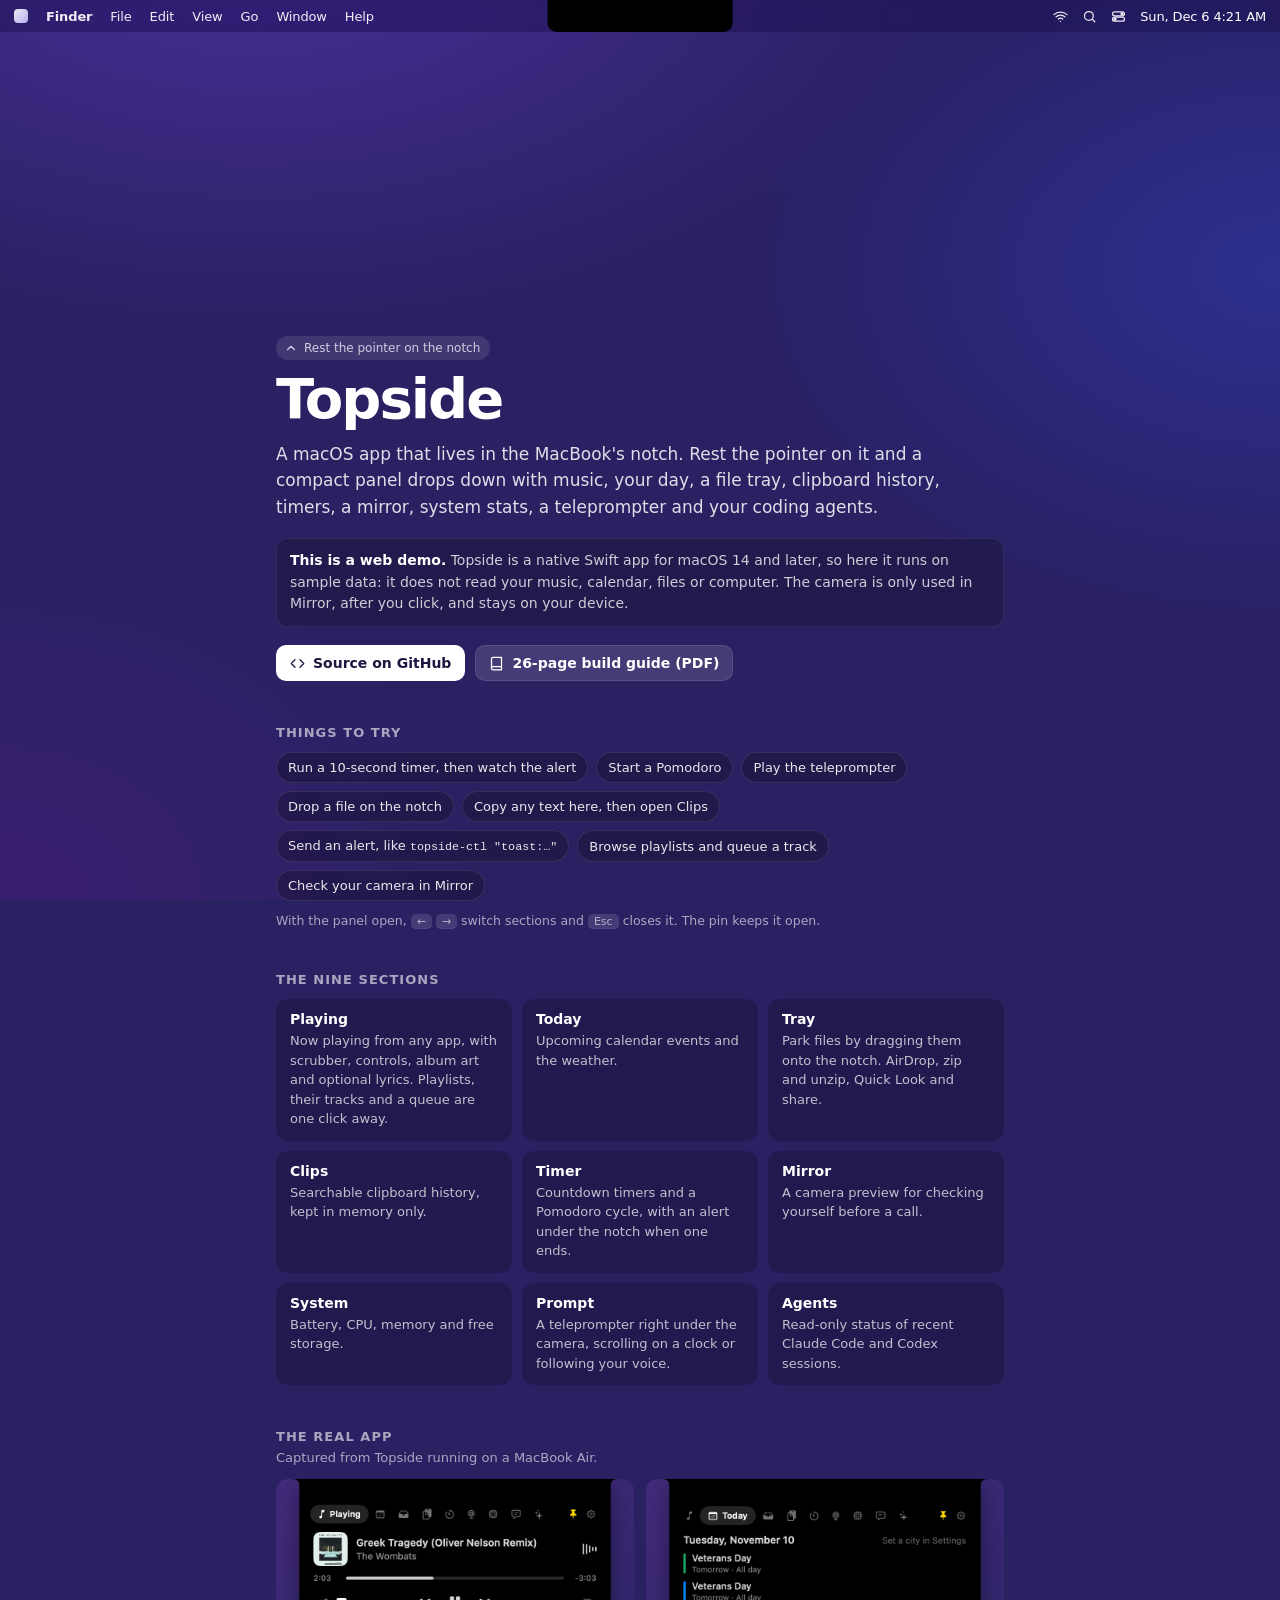
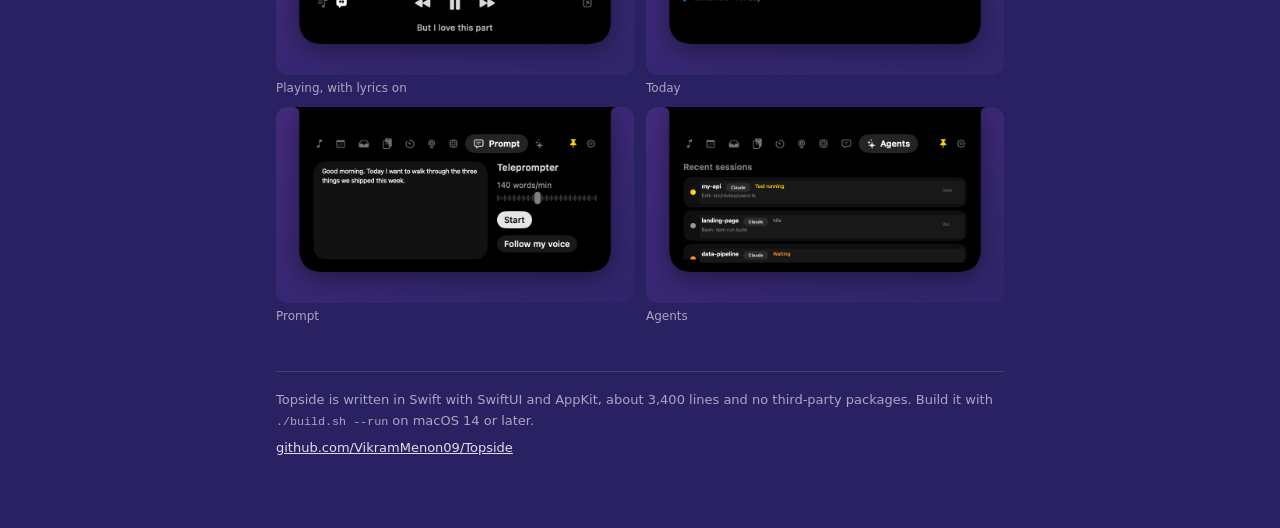
==== web/index.html @ 99e7499b "Add an interactive web demo of the notch panel web/ is a static page that recreates Topside in the b" ====
<!doctype html>
<html lang="en">
<head>
<meta charset="utf-8">
<meta name="viewport" content="width=device-width, initial-scale=1, viewport-fit=cover">
<title>Topside · web demo</title>
<meta name="description" content="An interactive web demo of Topside, a macOS app that turns the MacBook notch into a drop-down panel: now playing, calendar, file tray, clipboard, timers, mirror, system stats, teleprompter and agents.">
<meta name="theme-color" content="#2b2160">
<link rel="icon" href="data:image/svg+xml,%3Csvg xmlns='http://www.w3.org/2000/svg' viewBox='0 0 32 32'%3E%3Crect width='32' height='32' rx='8' fill='%232b2160'/%3E%3Cpath d='M6 8h20v6a6 6 0 0 1-6 6h-8a6 6 0 0 1-6-6z' fill='%23000'/%3E%3C/svg%3E">
<link rel="stylesheet" href="style.css">
</head>
<body>

<!-- Icon sprite. Line icons drawn to sit where the app uses SF Symbols. -->
<svg width="0" height="0" style="position:absolute" aria-hidden="true">
  <defs>
    <symbol id="i-note" viewBox="0 0 24 24"><path d="M12 17.5V3.5l7 2.6"/><circle cx="8.8" cy="17.5" r="3.2" fill="currentColor"/></symbol>
    <symbol id="i-calendar" viewBox="0 0 24 24"><rect x="3" y="4.5" width="18" height="16.5" rx="2.5"/><path d="M3 9.5h18M7.5 13h.01M12 13h.01M16.5 13h.01M7.5 16.8h.01M12 16.8h.01M16.5 16.8h.01"/></symbol>
    <symbol id="i-tray" viewBox="0 0 24 24"><path d="M2.5 13h5.5l1.6 2.6h4.8L16 13h5.5"/><path d="M5.6 5.4 2.5 13v5a2 2 0 0 0 2 2h15a2 2 0 0 0 2-2v-5l-3.1-7.6A2 2 0 0 0 16.5 4h-9a2 2 0 0 0-1.9 1.4z"/></symbol>
    <symbol id="i-clipboard" viewBox="0 0 24 24"><rect x="8" y="2.5" width="8" height="4" rx="1.2"/><path d="M16 4.5h1.5a2 2 0 0 1 2 2V20a2 2 0 0 1-2 2h-11a2 2 0 0 1-2-2V6.5a2 2 0 0 1 2-2H8"/><path d="M9 12h6M9 16h4"/></symbol>
    <symbol id="i-timer" viewBox="0 0 24 24"><circle cx="12" cy="13.5" r="8"/><path d="M12 13.5V9.5M10 2.5h4M18.5 6.5l1.3-1.3"/></symbol>
    <symbol id="i-webcam" viewBox="0 0 24 24"><circle cx="12" cy="10" r="7.5"/><circle cx="12" cy="10" r="2.8"/><path d="M7.5 21.5h9M12 17.5v4"/></symbol>
    <symbol id="i-cpu" viewBox="0 0 24 24"><rect x="5" y="5" width="14" height="14" rx="2"/><rect x="9" y="9" width="6" height="6" rx="1"/><path d="M9 2v3M15 2v3M9 19v3M15 19v3M2 9h3M2 15h3M19 9h3M19 15h3"/></symbol>
    <symbol id="i-bubble" viewBox="0 0 24 24"><path d="M20.5 15a2 2 0 0 1-2 2H8l-4.5 4V5.5a2 2 0 0 1 2-2h13a2 2 0 0 1 2 2z"/><path d="M8 8.5h8M8 12.5h5"/></symbol>
    <symbol id="i-sparkles" viewBox="0 0 24 24"><path d="m11 3-1.8 5.4a2 2 0 0 1-1.3 1.3L2.5 11.5l5.4 1.8a2 2 0 0 1 1.3 1.3L11 20l1.8-5.4a2 2 0 0 1 1.3-1.3l5.4-1.8-5.4-1.8a2 2 0 0 1-1.3-1.3z"/><path d="M19 2.5v4M17 4.5h4M19 17v4M17 19h4"/></symbol>
    <symbol id="i-pin" viewBox="0 0 24 24"><path d="M12 17v5"/><path d="M9 10.8a2 2 0 0 1-1.1 1.8l-1.8.9A2 2 0 0 0 5 15.2V16a1 1 0 0 0 1 1h12a1 1 0 0 0 1-1v-.8a2 2 0 0 0-1.1-1.8l-1.8-.9a2 2 0 0 1-1.1-1.8V7a1 1 0 0 1 1-1 2 2 0 0 0 0-4H8a2 2 0 0 0 0 4 1 1 0 0 1 1 1z"/></symbol>
    <symbol id="i-gear" viewBox="0 0 24 24"><circle cx="12" cy="12" r="3"/><path d="M19.4 15a1.65 1.65 0 0 0 .33 1.82l.06.06a2 2 0 1 1-2.83 2.83l-.06-.06a1.65 1.65 0 0 0-1.82-.33 1.65 1.65 0 0 0-1 1.51V21a2 2 0 1 1-4 0v-.09A1.65 1.65 0 0 0 9 19.4a1.65 1.65 0 0 0-1.82.33l-.06.06a2 2 0 1 1-2.83-2.83l.06-.06A1.65 1.65 0 0 0 4.68 15a1.65 1.65 0 0 0-1.51-1H3a2 2 0 1 1 0-4h.09A1.65 1.65 0 0 0 4.6 9a1.65 1.65 0 0 0-.33-1.82l-.06-.06a2 2 0 1 1 2.83-2.83l.06.06A1.65 1.65 0 0 0 9 4.68a1.65 1.65 0 0 0 1-1.51V3a2 2 0 1 1 4 0v.09a1.65 1.65 0 0 0 1 1.51 1.65 1.65 0 0 0 1.82-.33l.06-.06a2 2 0 1 1 2.83 2.83l-.06.06A1.65 1.65 0 0 0 19.4 9a1.65 1.65 0 0 0 1.51 1H21a2 2 0 1 1 0 4h-.09a1.65 1.65 0 0 0-1.51 1z"/></symbol>
    <symbol id="i-play" viewBox="0 0 24 24"><path d="M7 4.6v14.8a1 1 0 0 0 1.5.86l12.3-7.4a1 1 0 0 0 0-1.72L8.5 3.74A1 1 0 0 0 7 4.6z" fill="currentColor" stroke="none"/></symbol>
    <symbol id="i-pause" viewBox="0 0 24 24"><rect x="5.5" y="3.5" width="4.5" height="17" rx="1.2" fill="currentColor" stroke="none"/><rect x="14" y="3.5" width="4.5" height="17" rx="1.2" fill="currentColor" stroke="none"/></symbol>
    <symbol id="i-back" viewBox="0 0 24 24"><path d="M11.5 6v12L2 12zM22 6v12l-9.5-6z" fill="currentColor" stroke-width="1.5"/></symbol>
    <symbol id="i-fwd" viewBox="0 0 24 24"><path d="M12.5 6v12l9.5-6zM2 6v12l9.5-6z" fill="currentColor" stroke-width="1.5"/></symbol>
    <symbol id="i-listmusic" viewBox="0 0 24 24"><path d="M3 6h12M3 11h10M3 16h6"/><path d="M17 18V8.5l4.5-1.4"/><circle cx="15" cy="18" r="2" fill="currentColor"/></symbol>
    <symbol id="i-quote" viewBox="0 0 24 24"><path d="M20.5 15a2 2 0 0 1-2 2H8l-4.5 4V5.5a2 2 0 0 1 2-2h13a2 2 0 0 1 2 2z"/><path d="M9 8.5v3M14 8.5v3"/></symbol>
    <symbol id="i-quotefill" viewBox="0 0 24 24"><path d="M20.5 15a2 2 0 0 1-2 2H8l-4.5 4V5.5a2 2 0 0 1 2-2h13a2 2 0 0 1 2 2z" fill="currentColor"/><path d="M9 8.5v3M14 8.5v3" stroke="#000"/></symbol>
    <symbol id="i-external" viewBox="0 0 24 24"><rect x="3" y="3" width="18" height="18" rx="4.5"/><path d="M10 14l6-6M10.5 8H16v5.5"/></symbol>
    <symbol id="i-search" viewBox="0 0 24 24"><circle cx="11" cy="11" r="7"/><path d="m20.5 20.5-4.3-4.3"/></symbol>
    <symbol id="i-shuffle" viewBox="0 0 24 24"><path d="M2 18h1.4c1.3 0 2.5-.6 3.3-1.7l6.1-8.6c.7-1.1 2-1.7 3.3-1.7H22"/><path d="m18 2 4 4-4 4M2 6h1.9c1.5 0 2.9.9 3.6 2.2M22 18h-5.9c-1.3 0-2.6-.7-3.3-1.8l-.5-.8M18 14l4 4-4 4"/></symbol>
    <symbol id="i-refresh" viewBox="0 0 24 24"><path d="M21 12a9 9 0 1 1-2.6-6.4L21 8"/><path d="M21 3v5h-5"/></symbol>
    <symbol id="i-left" viewBox="0 0 24 24"><path d="m15 18-6-6 6-6"/></symbol>
    <symbol id="i-up" viewBox="0 0 24 24"><path d="m18 15-6-6-6 6"/></symbol>
    <symbol id="i-down" viewBox="0 0 24 24"><path d="m6 9 6 6 6-6"/></symbol>
    <symbol id="i-x" viewBox="0 0 24 24"><path d="M18 6 6 18M6 6l12 12"/></symbol>
    <symbol id="i-xcircle" viewBox="0 0 24 24"><circle cx="12" cy="12" r="10" fill="currentColor" stroke="none"/><path d="M15 9l-6 6M9 9l6 6" stroke="#111"/></symbol>
    <symbol id="i-trash" viewBox="0 0 24 24"><path d="M3.5 6h17M18.5 6v13.5a2 2 0 0 1-2 2h-9a2 2 0 0 1-2-2V6M8.5 6V4a2 2 0 0 1 2-2h3a2 2 0 0 1 2 2v2"/></symbol>
    <symbol id="i-record" viewBox="0 0 24 24"><circle cx="12" cy="12" r="10" fill="currentColor" stroke="none"/><circle cx="12" cy="12" r="5" fill="#000" stroke="none"/></symbol>
    <symbol id="i-pausecircle" viewBox="0 0 24 24"><circle cx="12" cy="12" r="10"/><path d="M10 9v6M14 9v6"/></symbol>
    <symbol id="i-plus" viewBox="0 0 24 24"><path d="M12 5v14M5 12h14"/></symbol>
    <symbol id="i-append" viewBox="0 0 24 24"><path d="M3 6h16M3 11.5h11M3 17h7M18 14v7M14.5 17.5h7"/></symbol>
    <symbol id="i-airdrop" viewBox="0 0 24 24"><circle cx="5.5" cy="18.5" r="1.6" fill="currentColor"/><path d="M5.5 12.5a6 6 0 0 1 6 6M5.5 7.5a11 11 0 0 1 11 11M5.5 2.5a16 16 0 0 1 16 16"/></symbol>
    <symbol id="i-traydown" viewBox="0 0 24 24"><path d="M12 2.5v9.5M8 8.5l4 4 4-4"/><path d="M2.5 14h5.5l1.6 2.5h4.8L16 14h5.5v5a2 2 0 0 1-2 2h-15a2 2 0 0 1-2-2z"/></symbol>
    <symbol id="i-battery" viewBox="0 0 24 24"><rect x="2" y="7" width="17.5" height="10" rx="2.5"/><path d="M22 10.5v3"/><rect x="4.3" y="9.3" width="10" height="5.4" rx="1" fill="currentColor" stroke="none"/></symbol>
    <symbol id="i-memory" viewBox="0 0 24 24"><rect x="2.5" y="6" width="19" height="11" rx="2"/><path d="M7 9.5v4M11 9.5v4M15 9.5v4M6 17v3M10 17v3M14 17v3M18 17v3"/></symbol>
    <symbol id="i-drive" viewBox="0 0 24 24"><rect x="2" y="13" width="20" height="8" rx="2"/><path d="M5.5 5.1 2 13h20l-3.5-7.9A2 2 0 0 0 16.7 4H7.3a2 2 0 0 0-1.8 1.1zM6 17h.01M10 17h.01"/></symbol>
    <symbol id="i-mic" viewBox="0 0 24 24"><rect x="9" y="2" width="6" height="12" rx="3" fill="currentColor"/><path d="M19 10v1a7 7 0 0 1-14 0v-1M12 18v4"/></symbol>
    <symbol id="i-bell" viewBox="0 0 24 24"><path d="M6 8a6 6 0 1 1 12 0c0 7 3 9 3 9H3s3-2 3-9" fill="currentColor"/><path d="M10.3 21a1.94 1.94 0 0 0 3.4 0"/></symbol>
    <symbol id="i-cup" viewBox="0 0 24 24"><path d="M17 8h1a4 4 0 1 1 0 8h-1" /><path d="M3 8h14v9a4 4 0 0 1-4 4H7a4 4 0 0 1-4-4z" fill="currentColor"/><path d="M6 2v2.5M10 2v2.5M14 2v2.5"/></symbol>
    <symbol id="i-bolt" viewBox="0 0 24 24"><path d="M13 2 3 14h9l-1 8 10-12h-9z" fill="currentColor"/></symbol>
    <symbol id="i-file" viewBox="0 0 24 24"><path d="M14 2H6a2 2 0 0 0-2 2v16a2 2 0 0 0 2 2h12a2 2 0 0 0 2-2V8z"/><path d="M14 2v6h6"/></symbol>
    <symbol id="i-check" viewBox="0 0 24 24"><path d="M20 6 9 17l-5-5"/></symbol>
    <symbol id="i-sun" viewBox="0 0 24 24"><circle cx="12" cy="12" r="4.5" fill="currentColor"/><path d="M12 1.5v2.5M12 20v2.5M4.6 4.6l1.8 1.8M17.6 17.6l1.8 1.8M1.5 12H4M20 12h2.5M4.6 19.4l1.8-1.8M17.6 6.4l1.8-1.8"/></symbol>
    <symbol id="i-wifi" viewBox="0 0 24 24"><path d="M5 12.5a10.5 10.5 0 0 1 14 0M1.5 9a15.5 15.5 0 0 1 21 0M8.5 16a5.5 5.5 0 0 1 7 0M12 19.8h.01"/></symbol>
    <symbol id="i-toggles" viewBox="0 0 24 24"><rect x="2.5" y="4.5" width="19" height="6.5" rx="3.25"/><circle cx="17.5" cy="7.75" r="1.6" fill="currentColor"/><rect x="2.5" y="13" width="19" height="6.5" rx="3.25"/><circle cx="6.5" cy="16.25" r="1.6" fill="currentColor"/></symbol>
    <symbol id="i-code" viewBox="0 0 24 24"><path d="m16 18 6-6-6-6M8 6l-6 6 6 6"/></symbol>
    <symbol id="i-book" viewBox="0 0 24 24"><path d="M4 19.5v-15A2.5 2.5 0 0 1 6.5 2H20v20H6.5a2.5 2.5 0 0 1 0-5H20"/></symbol>
    <symbol id="i-cursor" viewBox="0 0 24 24"><path d="m4 4 7 17 2.5-7.5L21 11z"/></symbol>
  </defs>
</svg>

<!-- A stylized Mac menu bar. The notch sits in the middle of it, as on a MacBook. -->
<header class="menubar" aria-label="Simulated macOS menu bar">
  <div class="mb-left">
    <span class="mb-logo" aria-hidden="true"></span>
    <b>Finder</b><span>File</span><span>Edit</span><span>View</span><span class="mb-more">Go</span><span class="mb-more">Window</span><span class="mb-more">Help</span>
  </div>
  <div class="mb-right">
    <svg class="ic mb-ic" width="15" height="15" aria-hidden="true"><use href="#i-wifi"/></svg>
    <svg class="ic mb-ic mb-more" width="15" height="15" aria-hidden="true"><use href="#i-search"/></svg>
    <svg class="ic mb-ic mb-more" width="15" height="15" aria-hidden="true"><use href="#i-toggles"/></svg>
    <span id="mbClock" class="mb-clock"></span>
  </div>
</header>

<!-- The notch. Collapsed it is the camera housing; open it is the 400 × 212 panel. -->
<div class="notch-wrap" id="wrap">
  <div class="notch" id="notch">
    <div class="glow" aria-hidden="true"></div>
    <i class="ear ear-l" aria-hidden="true"></i><i class="ear ear-r" aria-hidden="true"></i>
    <div class="clip" id="clip">
      <button class="closed-view" id="closedView" aria-label="Open Topside" aria-expanded="false">
        <span class="housing"></span>
        <span class="toast" id="toast" role="status" aria-live="polite"></span>
      </button>
      <div class="open-view" id="openView" aria-hidden="true">
        <div class="housing"></div>
        <div class="strip" role="tablist" aria-label="Topside sections" id="strip"></div>
        <div class="content" id="content"></div>
      </div>
    </div>
  </div>
  <p class="caption" id="caption">Demo with sample data. Nothing leaves your browser.</p>
</div>

<main class="page">
  <section class="hero">
    <p class="hint" id="hint"><svg class="ic" width="14" height="14" aria-hidden="true"><use href="#i-up"/></svg> <span id="hintText">Rest the pointer on the notch</span></p>
    <h1>Topside</h1>
    <p class="lede">A macOS app that lives in the MacBook's notch. Rest the pointer on it and a compact panel drops down with music, your day, a file tray, clipboard history, timers, a mirror, system stats, a teleprompter and your coding agents.</p>
    <div class="note">
      <strong>This is a web demo.</strong> Topside is a native Swift app for macOS 14 and later, so here it runs on sample data: it does not read your music, calendar, files or computer. The camera is only used in Mirror, after you click, and stays on your device.
    </div>
    <div class="links">
      <a class="btn primary" href="https://github.com/VikramMenon09/Topside"><svg class="ic" width="15" height="15" aria-hidden="true"><use href="#i-code"/></svg> Source on GitHub</a>
      <a class="btn" href="https://github.com/VikramMenon09/Topside/blob/main/docs/Topside-Build-Guide.pdf"><svg class="ic" width="15" height="15" aria-hidden="true"><use href="#i-book"/></svg> 26-page build guide (PDF)</a>
    </div>
  </section>

  <section class="try" aria-labelledby="tryTitle">
    <h2 id="tryTitle">Things to try</h2>
    <div class="chips">
      <button class="chip" data-try="timer10">Run a 10-second timer, then watch the alert</button>
      <button class="chip" data-try="pomodoro">Start a Pomodoro</button>
      <button class="chip" data-try="prompter">Play the teleprompter</button>
      <button class="chip" data-try="shelf">Drop a file on the notch</button>
      <button class="chip" data-try="clips">Copy any text here, then open Clips</button>
      <button class="chip" data-try="toast">Send an alert, like <code>topside-ctl "toast:…"</code></button>
      <button class="chip" data-try="playlists">Browse playlists and queue a track</button>
      <button class="chip" data-try="mirror">Check your camera in Mirror</button>
    </div>
    <p class="kbd-note">With the panel open, <kbd>←</kbd> <kbd>→</kbd> switch sections and <kbd>Esc</kbd> closes it. The pin keeps it open.</p>
  </section>

  <section class="tabs-doc" aria-labelledby="tabsTitle">
    <h2 id="tabsTitle">The nine sections</h2>
    <dl class="sections">
      <div><dt>Playing</dt><dd>Now playing from any app, with scrubber, controls, album art and optional lyrics. Playlists, their tracks and a queue are one click away.</dd></div>
      <div><dt>Today</dt><dd>Upcoming calendar events and the weather.</dd></div>
      <div><dt>Tray</dt><dd>Park files by dragging them onto the notch. AirDrop, zip and unzip, Quick Look and share.</dd></div>
      <div><dt>Clips</dt><dd>Searchable clipboard history, kept in memory only.</dd></div>
      <div><dt>Timer</dt><dd>Countdown timers and a Pomodoro cycle, with an alert under the notch when one ends.</dd></div>
      <div><dt>Mirror</dt><dd>A camera preview for checking yourself before a call.</dd></div>
      <div><dt>System</dt><dd>Battery, CPU, memory and free storage.</dd></div>
      <div><dt>Prompt</dt><dd>A teleprompter right under the camera, scrolling on a clock or following your voice.</dd></div>
      <div><dt>Agents</dt><dd>Read-only status of recent Claude Code and Codex sessions.</dd></div>
    </dl>
  </section>

  <section class="shots" aria-labelledby="shotsTitle">
    <h2 id="shotsTitle">The real app</h2>
    <p class="sub">Captured from Topside running on a MacBook Air.</p>
    <div class="grid">
      <figure><img src="img/shot-home.png" width="920" height="504" loading="lazy" alt="Topside's Playing section: album art, track title and artist, a scrubber, transport controls and a lyric line"><figcaption>Playing, with lyrics on</figcaption></figure>
      <figure><img src="img/shot-today.png" width="920" height="504" loading="lazy" alt="Topside's Today section: the date, weather and a list of calendar events"><figcaption>Today</figcaption></figure>
      <figure><img src="img/shot-prompter.png" width="920" height="504" loading="lazy" alt="Topside's teleprompter scrolling a script under the camera"><figcaption>Prompt</figcaption></figure>
      <figure><img src="img/shot-agents.png" width="920" height="504" loading="lazy" alt="Topside's Agents section listing recent coding-agent sessions and their state"><figcaption>Agents</figcaption></figure>
    </div>
  </section>

  <footer class="foot">
    <p>Topside is written in Swift with SwiftUI and AppKit, about 3,400 lines and no third-party packages. Build it with <code>./build.sh --run</code> on macOS 14 or later.</p>
    <p><a href="https://github.com/VikramMenon09/Topside">github.com/VikramMenon09/Topside</a></p>
  </footer>
</main>

<input type="file" id="filePick" multiple hidden>
<script src="app.js"></script>
</body>
</html>
---- web/style.css ----
/* Topside web demo.
   Geometry, type and motion follow docs/guide.html §8 and Sources/Topside/*.swift:
   panel 400 × 212 pt (notch 32 + tab row 30 + body 150), radii 30 bottom / 9 top when open,
   9 bottom when closed, cards 16, rows 10, open/close spring(0.38, damping 0.8). */

:root {
  --s: 1;                     /* panel scale, set from JS so the 400 pt panel fits a phone */
  --notch-w: 185px;
  --notch-h: 32px;
  --open-w: 400px;
  --open-h: 212px;
  --toast-h: 28px;
  --ear: 9px;
  --spring: cubic-bezier(.32, 1.22, .52, 1);
  --spring-t: .42s;
  --accent: #0a84ff;
  --green: #30d158;
  --blue: #0a84ff;
  --purple: #bf5af2;
  --red: #ff453a;
  --orange: #ff9f0a;
  --yellow: #ffd60a;
  --gray: #8e8e93;
  --w75: rgba(255,255,255,.75);
  --w55: rgba(255,255,255,.55);
  --w45: rgba(255,255,255,.45);
  --w40: rgba(255,255,255,.4);
  --w35: rgba(255,255,255,.35);
  --font: -apple-system, BlinkMacSystemFont, "SF Pro Text", "Segoe UI", Inter, Roboto, system-ui, sans-serif;
  --rounded: ui-rounded, "SF Pro Rounded", -apple-system, BlinkMacSystemFont, system-ui, sans-serif;
  color-scheme: dark;
}

* { box-sizing: border-box; }
[hidden] { display: none !important; }
html, body { margin: 0; }
body {
  min-height: 100vh;
  font-family: var(--font);
  color: #fff;
  background:
    radial-gradient(1200px 700px at 20% -10%, #4a2f9a 0%, transparent 60%),
    radial-gradient(900px 600px at 100% 30%, #2d2f8f 0%, transparent 60%),
    radial-gradient(800px 600px at 0% 100%, #3a1f70 0%, transparent 60%),
    #2a2163;
  background-attachment: fixed;
  -webkit-font-smoothing: antialiased;
  overflow-x: hidden;
}
button { font: inherit; color: inherit; background: none; border: 0; padding: 0; cursor: pointer; }
input, textarea { font: inherit; color: inherit; }
:focus-visible { outline: 2px solid var(--accent); outline-offset: 2px; border-radius: 6px; }
.ic { fill: none; stroke: currentColor; stroke-width: 2; stroke-linecap: round; stroke-linejoin: round; flex: none; display: block; }
.num { font-variant-numeric: tabular-nums; }

/* ---------- Menu bar ---------- */

.menubar {
  position: fixed; inset: 0 0 auto 0; z-index: 40;
  height: calc(var(--notch-h) * var(--s));
  display: flex; align-items: center; justify-content: space-between;
  padding: 0 14px;
  font-size: 13px; letter-spacing: -.01em;
  background: rgba(24, 16, 58, .42);
  -webkit-backdrop-filter: blur(24px) saturate(1.4);
  backdrop-filter: blur(24px) saturate(1.4);
  user-select: none;
}
.mb-left, .mb-right { display: flex; align-items: center; gap: 18px; white-space: nowrap; }
.mb-left span, .mb-left b { opacity: .92; }
.mb-left b { font-weight: 700; }
.mb-logo { width: 14px; height: 14px; border-radius: 4px; background: linear-gradient(135deg, #fff, #c9c3ff); opacity: .9 !important; }
.mb-right { gap: 14px; }
.mb-ic { opacity: .9; stroke-width: 2; }
.mb-clock { font-variant-numeric: tabular-nums; }

/* ---------- The notch ---------- */

.notch-wrap {
  position: fixed; top: 0; left: 50%; z-index: 50;
  transform: translateX(-50%) scale(var(--s));
  transform-origin: top center;
  display: flex; flex-direction: column; align-items: center;
}
.notch {
  position: relative; isolation: isolate;
  width: var(--notch-w); height: var(--notch-h);
  border-radius: 0 0 9px 9px;
  transition:
    width var(--spring-t) var(--spring),
    height var(--spring-t) var(--spring),
    border-radius var(--spring-t) var(--spring);
}
.notch.has-toast { height: calc(var(--notch-h) + var(--toast-h)); border-radius: 0 0 14px 14px;
  transition: width .38s var(--spring), height .36s cubic-bezier(.3,1.25,.55,1), border-radius .36s ease; }
.notch.open { width: var(--open-w); height: var(--open-h); border-radius: 0 0 30px 30px; }

/* The top corners flare outward into the menu bar, like the hardware's edge. */
.ear {
  position: absolute; top: 0; width: var(--ear); height: var(--ear);
  transform: scale(0); transition: transform var(--spring-t) var(--spring);
  pointer-events: none;
}
.ear-l { left: calc(-1 * var(--ear)); transform-origin: top right;
  background: radial-gradient(circle at 0 100%, transparent calc(var(--ear) - .5px), #000 var(--ear)); }
.ear-r { right: calc(-1 * var(--ear)); transform-origin: top left;
  background: radial-gradient(circle at 100% 100%, transparent calc(var(--ear) - .5px), #000 var(--ear)); }
.notch.open .ear { transform: scale(1); }

.clip {
  position: absolute; inset: 0; overflow: hidden;
  border-radius: inherit; background: #000;
  box-shadow: 0 8px 32px rgba(0,0,0,0);
  transition: box-shadow var(--spring-t) ease;
}
.notch.open .clip { box-shadow: 0 8px 32px rgba(0,0,0,.4); }
.clip::after {
  content: ""; position: absolute; inset: 0; border-radius: inherit; pointer-events: none;
  box-shadow: inset 0 0 0 2px var(--accent); opacity: 0; transition: opacity .15s;
}
.notch.drop .clip::after { opacity: 1; }

/* Optional rainbow glow, from Settings › Glow. */
.glow {
  position: absolute; inset: -3px calc(-1 * var(--ear) - 3px) -4px; z-index: -1; border-radius: 0 0 34px 34px;
  background: conic-gradient(from var(--a, 0deg), #af52de, #0a84ff, #64d2ff, #ff375f, #ff9f0a, #af52de);
  filter: blur(8px); opacity: 0; transition: opacity .3s;
  animation: spin 6s linear infinite; pointer-events: none;
}
.notch.glowing .glow { opacity: 1; }
@property --a { syntax: "<angle>"; inherits: false; initial-value: 0deg; }
@keyframes spin { to { --a: 360deg; } }

.closed-view {
  position: absolute; inset: 0; width: 100%;
  display: flex; flex-direction: column; align-items: center;
  transition: opacity .2s;
}
.housing { height: var(--notch-h); flex: none; width: 100%; display: block; }
.notch.open .closed-view { opacity: 0; pointer-events: none; visibility: hidden; transition: opacity .15s, visibility 0s .15s; }

.toast {
  display: flex; align-items: center; justify-content: center; gap: 6px;
  height: calc(var(--toast-h) - 4px); padding: 0 12px; max-width: 100%;
  font-size: 11px; font-weight: 500; white-space: nowrap; overflow: hidden;
  opacity: 0; transition: opacity .25s;
}
.toast span { overflow: hidden; text-overflow: ellipsis; }
.notch.has-toast:not(.open) .toast { opacity: 1; }

.open-view {
  position: absolute; top: 0; left: 50%;
  width: var(--open-w); height: var(--open-h);
  display: flex; flex-direction: column;
  opacity: 0; transform: translateX(-50%) scale(.92); transform-origin: top center;
  transition: opacity .3s ease, transform var(--spring-t) var(--spring);
  pointer-events: none;
}
.notch.open .open-view { opacity: 1; transform: translateX(-50%) scale(1); pointer-events: auto; }

.caption {
  margin: 10px 0 0; font-size: 11px; color: rgba(255,255,255,.62);
  opacity: 0; transform: translateY(-6px); transition: opacity .25s, transform .3s;
  pointer-events: none; white-space: nowrap;
}
.notch.open + .caption { opacity: 1; transform: none; transition-delay: .12s; }

/* ---------- Tab strip ---------- */

.strip { height: 30px; flex: none; display: flex; align-items: center; gap: 1px; padding: 0 14px; }
.tabbtn {
  height: 24px; padding: 0 7px; border-radius: 12px;
  display: flex; align-items: center; gap: 0;
  color: var(--w45); background: rgba(255,255,255,0);
  transition: padding .22s cubic-bezier(.2,.9,.3,1), background-color .22s, color .22s;
}
.tabbtn .ic { width: 13px; height: 13px; }
.tabbtn .lbl {
  font-size: 11px; font-weight: 600; white-space: nowrap;
  max-width: 0; opacity: 0; overflow: hidden;
  transition: max-width .22s cubic-bezier(.2,.9,.3,1), opacity .18s, margin .22s;
}
.tabbtn:hover { color: rgba(255,255,255,.7); }
.tabbtn.sel { color: #fff; padding: 0 10px; background: rgba(255,255,255,.14); }
.tabbtn.sel .lbl { max-width: 64px; opacity: 1; margin-left: 5px; }
.strip .grow { flex: 1; }

/* ---------- Shared controls ---------- */

.content { position: relative; flex: 1; padding: 8px 18px 16px; min-height: 0; }
.tab { display: none; height: 100%; width: 100%; min-width: 0; animation: tabIn .2s ease; }
.tab.on { display: flex; }
@keyframes tabIn { from { opacity: 0; } to { opacity: 1; } }

.ib { /* IconButton: frame = size + 12, circle hover 14% */
  display: grid; place-items: center; flex: none; border-radius: 50%;
  color: rgba(255,255,255,.85); background: rgba(255,255,255,0); transition: background-color .12s, color .12s;
}
.ib:hover { background: rgba(255,255,255,.14); }
.ib.dim { color: var(--w40); }
.ib.dim55 { color: var(--w55); }
.ib.dim35 { color: var(--w35); }
.ib.on { color: #fff; }
.ib.pinned { color: var(--yellow); }
.ib.rec { color: var(--red); }

.pill {
  font-size: 11px; font-weight: 500; padding: 4px 9px; border-radius: 99px;
  background: rgba(255,255,255,.1); color: #fff; white-space: nowrap; transition: background-color .12s;
}
.pill:hover { background: rgba(255,255,255,.16); }
.pill.active { background: rgba(255,255,255,.9); color: #000; }
.pill.active:hover { background: #fff; }
.bordered {
  font-size: 11px; padding: 3px 10px; border-radius: 6px;
  background: rgba(255,255,255,.12); box-shadow: inset 0 0 0 .5px rgba(255,255,255,.18);
}
.bordered:hover { background: rgba(255,255,255,.18); }
.sample {
  font-size: 8.5px; font-weight: 600; letter-spacing: .06em; text-transform: uppercase;
  color: var(--w40); border: 1px solid rgba(255,255,255,.16); border-radius: 4px; padding: 1px 4px;
  white-space: nowrap; flex: none;
}
.search {
  display: flex; align-items: center; gap: 5px; height: 24px; padding: 0 8px; border-radius: 12px;
  background: rgba(255,255,255,.08); flex: 1; min-width: 0; color: var(--w35);
}
.search input { flex: 1; min-width: 0; background: none; border: 0; outline: none; color: #fff; font-size: 11.5px; padding: 0; }
.search input::placeholder { color: var(--w40); }
.search:focus-within { box-shadow: 0 0 0 1.5px rgba(10,132,255,.6); }
.scroller { overflow-y: auto; scrollbar-width: none; overscroll-behavior: contain; }
.scroller::-webkit-scrollbar { display: none; }
.fade { -webkit-mask-image: linear-gradient(#000 86%, transparent); mask-image: linear-gradient(#000 86%, transparent); }
.centred { flex: 1; display: flex; flex-direction: column; align-items: center; justify-content: center; gap: 8px;
  text-align: center; font-size: 11px; color: var(--w45); padding: 0 14px; }
.ell { overflow: hidden; text-overflow: ellipsis; white-space: nowrap; min-width: 0; }

/* ---------- Playing ---------- */

.player { flex-direction: column; gap: 9px; }
.p-top { display: flex; align-items: center; gap: 11px; }
.art {
  width: 44px; height: 44px; border-radius: 9px; flex: none; position: relative; overflow: hidden;
  display: grid; place-items: center; color: rgba(255,255,255,.75);
}
.art::after { content: ""; position: absolute; inset: 0; border-radius: inherit; box-shadow: inset 0 0 0 .5px rgba(255,255,255,.12); }
.p-meta { flex: 1; min-width: 0; display: flex; flex-direction: column; gap: 2px; }
.p-title { font-size: 13px; font-weight: 600; }
.p-artist { font-size: 12px; color: var(--w55); display: flex; align-items: center; gap: 6px; }
.wave { display: flex; align-items: center; gap: 2px; height: 16px; margin-left: 6px; }
.wave span { width: 2px; height: 3px; border-radius: 1px; background: var(--w75); transition: height .12s ease-in-out; }
.scrub { display: flex; align-items: center; gap: 8px; font-size: 10px; font-weight: 500; color: var(--w45); font-variant-numeric: tabular-nums; }
.scrub .el { width: 34px; }
.scrub .rem { width: 34px; text-align: right; }
.bar { flex: 1; height: 12px; display: flex; align-items: center; cursor: pointer; touch-action: none; }
.track { position: relative; width: 100%; height: 4px; border-radius: 4px; background: rgba(255,255,255,.16); transition: height .15s ease-out; overflow: hidden; }
.bar.drag .track, .bar:hover .track { height: 7px; }
.fill { position: absolute; inset: 0 auto 0 0; background: var(--w75); border-radius: 4px; }
.transport { position: relative; height: 30px; display: flex; align-items: center; }
.t-side { position: absolute; inset: 0; display: flex; align-items: center; pointer-events: none; }
.t-side > * { pointer-events: auto; }
.t-side .grow { flex: 1; pointer-events: none; }
.t-center { margin: 0 auto; display: flex; align-items: center; position: relative; }
.t-center .playbtn { margin: 0 12px; }
.lyric { font-size: 11px; font-weight: 500; color: rgba(255,255,255,.7); text-align: center; margin-top: -2px; transition: opacity .25s; }
.lyric.swap { opacity: 0; }

.pl { flex-direction: column; gap: 7px; }
.pl-head { display: flex; align-items: center; gap: 7px; }
.pl-head .h { font-size: 12px; font-weight: 600; }
.pl-head .n { font-size: 11px; font-weight: 500; color: var(--w40); font-variant-numeric: tabular-nums; }
.pl-head .grow { flex: 1; }
.pl-list { flex: 1; display: flex; flex-direction: column; gap: 2px; min-height: 0; }
.qbadge { display: flex; align-items: center; gap: 3px; height: 20px; padding: 0 7px; border-radius: 10px;
  background: rgba(255,255,255,.12); color: var(--w75); font-size: 10px; font-weight: 600; font-variant-numeric: tabular-nums; flex: none; }
.lrow {
  flex: none; height: 26px; padding: 0 9px; display: flex; align-items: center; gap: 8px;
  border-radius: 10px; background: rgba(255,255,255,.05); cursor: pointer; text-align: left; width: 100%;
  transition: background-color .1s;
}
.lrow:hover { background: rgba(255,255,255,.12); }
.lrow .li { width: 14px; display: grid; place-items: center; color: var(--w35); }
.lrow .li .hov { display: none; }
.lrow:hover .li { color: rgba(255,255,255,.9); }
.lrow:hover .li .rest { display: none; }
.lrow:hover .li .hov { display: block; }
.lrow .tt { font-size: 12px; font-weight: 500; flex: 0 1 auto; }
.lrow .st { font-size: 10.5px; color: var(--w40); flex: 1 1 0; }
.lrow .tr { font-size: 10px; font-weight: 500; color: var(--w35); font-variant-numeric: tabular-nums; margin-left: auto; }
.lrow .acc { width: 18px; height: 18px; display: grid; place-items: center; color: rgba(255,255,255,.3); flex: none; margin-left: auto; border-radius: 5px; }
.lrow:hover .acc { color: rgba(255,255,255,.8); }
.lrow .acc:hover { background: rgba(255,255,255,.14); }

/* ---------- Today ---------- */

.today { flex-direction: column; gap: 8px; }
.t-head { display: flex; align-items: center; gap: 6px; }
.t-date { font-size: 13px; font-weight: 600; }
.t-head .grow { flex: 1; }
.t-wx { display: flex; align-items: center; gap: 5px; font-size: 12px; font-weight: 500; }
.t-wx .ic { color: var(--yellow); }
.events { flex: 1; display: flex; flex-direction: column; gap: 7px; min-height: 0; }
.ev { display: flex; align-items: center; gap: 8px; flex: none; }
.ev .cap { width: 3px; height: 26px; border-radius: 2px; flex: none; }
.ev .et { font-size: 12px; font-weight: 500; }
.ev .ew { font-size: 10px; color: var(--w45); margin-top: 1px; }

/* ---------- Tray ---------- */

.shelf { gap: 12px; }
.airdrop {
  width: 84px; flex: none; border-radius: 16px; position: relative;
  display: flex; flex-direction: column; align-items: center; justify-content: center; gap: 6px;
  border: 1px dashed rgba(255,255,255,.25);
  transition: background-color .15s;
}
.airdrop.target { background-color: rgba(10,132,255,.2); border-color: var(--accent); }
.airdrop:hover { background-color: rgba(255,255,255,.04); }
.airdrop .a1 { font-size: 11px; font-weight: 600; }
.airdrop .a2 { font-size: 10px; color: var(--w45); }
.tray-r { flex: 1; min-width: 0; display: flex; flex-direction: column; gap: 6px; }
.tray-h { display: flex; align-items: center; gap: 6px; min-height: 22px; }
.tray-h .h { font-size: 12px; font-weight: 600; }
.tray-h .grow { flex: 1; }
.tray-empty { flex: 1; display: flex; flex-direction: column; align-items: center; justify-content: center; gap: 5px; font-size: 12px; color: var(--w45); }
.tray-empty .ic { color: var(--w35); }
.linkish { font-size: 10.5px; color: rgba(100,170,255,.95); text-decoration: underline; text-underline-offset: 2px; }
.tray-items { flex: 1; display: flex; gap: 8px; overflow-x: auto; min-height: 0; scrollbar-width: none; }
.tray-items::-webkit-scrollbar { display: none; }
.titem {
  width: 76px; flex: none; padding: 6px; border-radius: 14px; background: rgba(255,255,255,.07);
  display: flex; flex-direction: column; align-items: center; justify-content: center; gap: 4px; position: relative; cursor: pointer;
  transition: background-color .12s; animation: pop .3s var(--spring);
}
@keyframes pop { from { transform: scale(.85); opacity: 0; } }
.titem:hover { background: rgba(255,255,255,.14); }
.titem .thumb { width: 36px; height: 36px; display: grid; place-items: center; position: relative; }
.titem .thumb img { width: 36px; height: 36px; object-fit: cover; border-radius: 5px; }
.doc { width: 30px; height: 36px; position: relative; background: #f2f2f7; border-radius: 3px 9px 3px 3px; display: flex; align-items: flex-end; justify-content: center; padding-bottom: 4px; }
.doc::before { content: ""; position: absolute; top: 0; right: 0; width: 9px; height: 9px; background: #c7c7cc; border-radius: 0 0 0 3px; }
.doc b { font-size: 7px; font-weight: 800; color: #fff; padding: 1px 3px; border-radius: 2px; text-transform: uppercase; max-width: 28px; overflow: hidden; }
.titem .nm { font-size: 10px; line-height: 1.2; text-align: center; width: 66px; overflow: hidden; display: -webkit-box; -webkit-line-clamp: 2; -webkit-box-orient: vertical; word-break: break-all; }
.titem .rm { position: absolute; top: 4px; right: 4px; color: rgba(255,255,255,.8); opacity: 0; transition: opacity .12s; }
.titem:hover .rm, .titem:focus-within .rm { opacity: 1; }

/* ---------- Clips ---------- */

.clips { flex-direction: column; gap: 8px; }
.clips-h { display: flex; align-items: center; gap: 8px; }
.clips-h .search { height: auto; padding: 6px 9px; gap: 6px; color: var(--w55); }
.clips-h .search input { font-size: 12px; }
.clist { flex: 1; display: flex; flex-direction: column; gap: 4px; min-height: 0; }
.crow { flex: none; display: flex; align-items: center; gap: 8px; padding: 5px 9px; border-radius: 10px;
  background: rgba(255,255,255,.06); cursor: pointer; text-align: left; width: 100%; transition: background-color .1s; }
.crow:hover { background: rgba(255,255,255,.1); }
.crow .ct { font-size: 12px; flex: 1; }
.crow .img { height: 26px; width: 40px; border-radius: 4px; flex: none; }
.crow .ago { font-size: 10px; color: var(--w40); flex: none; font-variant-numeric: tabular-nums; }
.crow .ago.ok { color: var(--green); }

/* ---------- Timer ---------- */

.timer { align-items: center; gap: 18px; }
.ring { width: 96px; height: 96px; position: relative; flex: none; }
.ring svg { position: absolute; inset: 0; transform: rotate(-90deg); }
.ring .bg { stroke: rgba(255,255,255,.1); }
.ring .fg { stroke: var(--orange); transition: stroke-dashoffset .25s linear; }
.ring-txt { position: absolute; inset: 0; display: flex; flex-direction: column; align-items: center; justify-content: center; gap: 1px; padding: 0 8px; }
.ring-txt .tm { font: 600 20px/1.1 var(--rounded); font-variant-numeric: tabular-nums; }
.ring-txt .tl { font-size: 9px; color: var(--w45); white-space: nowrap; overflow: hidden; text-overflow: ellipsis; max-width: 100%; }
.t-ctrl { flex: 1; min-width: 0; display: flex; flex-direction: column; gap: 10px; align-items: flex-start; }
.t-row { display: flex; align-items: center; gap: 5px; }
.t-row.g6 { gap: 6px; }
.t-sub { font-size: 11px; color: rgba(255,255,255,.5); }
.stepper-l { font-size: 11px; font-variant-numeric: tabular-nums; min-width: 40px; }
.stepper { display: flex; flex-direction: column; width: 14px; height: 22px; border-radius: 5px; overflow: hidden; background: rgba(255,255,255,.18); margin-right: 2px; }
.stepper button { flex: 1; display: grid; place-items: center; color: rgba(255,255,255,.85); }
.stepper button:hover { background: rgba(255,255,255,.14); }
.stepper button + button { border-top: .5px solid rgba(0,0,0,.4); }

/* ---------- Mirror ---------- */

.mirror { flex-direction: column; align-items: center; justify-content: center; gap: 8px; text-align: center; }
.mirror .ph-ic { color: var(--w40); }
.mirror .msg { font-size: 12px; color: var(--w55); max-width: 300px; }
.mirror .msg small { display: block; font-size: 10px; color: var(--w40); margin-top: 3px; }
.mirror video { width: 210px; height: 100%; border-radius: 18px; object-fit: cover; transform: scaleX(-1); background: #111; }
.mirror .live { position: relative; height: 100%; display: flex; align-items: flex-start; }
.mirror .off { position: absolute; top: 6px; right: 6px; }

/* ---------- System ---------- */

.sys { flex-direction: column; justify-content: center; gap: 11px; }
.g { display: flex; align-items: center; gap: 8px; }
.g .gi { width: 16px; color: rgba(255,255,255,.5); display: grid; place-items: center; }
.g .gn { font-size: 12px; color: var(--w75); width: 54px; flex: none; }
.g .gb { flex: 1; height: 5px; border-radius: 3px; background: rgba(255,255,255,.12); position: relative; overflow: hidden; }
.g .gf { position: absolute; inset: 0 auto 0 0; border-radius: 3px; transition: width .4s ease-out; }
.g .gv { font-size: 12px; font-weight: 500; font-variant-numeric: tabular-nums; width: 52px; text-align: right; flex: none; display: flex; align-items: center; justify-content: flex-end; gap: 2px; }
.g .grow { flex: 1; }
.sys-foot { display: flex; justify-content: flex-end; margin-top: -4px; }

/* ---------- Prompt ---------- */

.prompt { gap: 12px; }
.p-card { flex: 1; min-width: 0; padding: 8px; border-radius: 16px; background: rgba(255,255,255,.07); display: flex; }
.p-card textarea { flex: 1; resize: none; border: 0; outline: none; background: none; font-size: 12px; line-height: 1.35; padding: 0; scrollbar-width: none; }
.p-side { width: 128px; flex: none; display: flex; flex-direction: column; align-items: flex-start; gap: 9px; }
.p-side .h { font-size: 12px; font-weight: 600; }
.p-wpm { display: flex; flex-direction: column; gap: 2px; width: 100%; }
.p-wpm span { font-size: 10px; color: rgba(255,255,255,.6); font-variant-numeric: tabular-nums; }
input[type=range] { -webkit-appearance: none; appearance: none; width: 100%; height: 14px; background: none; margin: 0; cursor: pointer; }
input[type=range]::-webkit-slider-runnable-track { height: 3px; border-radius: 2px; background: linear-gradient(to right, var(--accent) var(--p, 40%), rgba(255,255,255,.2) var(--p, 40%)); }
input[type=range]::-webkit-slider-thumb { -webkit-appearance: none; width: 12px; height: 12px; border-radius: 50%; background: #e5e5ea; margin-top: -4.5px; box-shadow: 0 1px 2px rgba(0,0,0,.5); }
input[type=range]::-moz-range-track { height: 3px; border-radius: 2px; background: rgba(255,255,255,.2); }
input[type=range]::-moz-range-progress { height: 3px; border-radius: 2px; background: var(--accent); }
input[type=range]::-moz-range-thumb { width: 12px; height: 12px; border: 0; border-radius: 50%; background: #e5e5ea; }
.prun { flex-direction: column; gap: 4px; }
.plines { flex: 1; overflow: hidden; text-align: center; min-height: 0; }
.pline { font-size: 18px; font-weight: 600; line-height: 1.22; margin-bottom: 5px; }
.pline .w { transition: color .2s; }
.pline .w.spoken { color: rgba(255,255,255,.3); }
.pctl { display: flex; align-items: center; gap: 8px; }
.pctl .grow { flex: 1; }
.pstat { font-size: 10px; color: rgba(255,255,255,.5); display: flex; align-items: center; gap: 4px; }
.pstat.voice { color: var(--red); }

/* ---------- Agents ---------- */

.agents { flex-direction: column; gap: 6px; }
.ag-h { display: flex; align-items: center; gap: 6px; font-size: 11px; font-weight: 600; color: rgba(255,255,255,.5); }
.ag-h .grow { flex: 1; }
.alist { flex: 1; display: flex; flex-direction: column; gap: 4px; min-height: 0; }
.arow { flex: none; display: flex; align-items: center; gap: 8px; padding: 5px 9px; border-radius: 10px; background: rgba(255,255,255,.06); }
.arow .dot { width: 7px; height: 7px; border-radius: 50%; flex: none; transition: background-color .3s; }
.arow .am { flex: 1; min-width: 0; display: flex; flex-direction: column; gap: 1px; }
.arow .a1 { display: flex; align-items: center; gap: 6px; min-width: 0; }
.arow .ap { font-size: 12px; font-weight: 600; }
.arow .atool { font-size: 9px; font-weight: 500; padding: 1px 5px; border-radius: 99px; background: rgba(255,255,255,.12); flex: none; }
.arow .ast { font-size: 10px; font-weight: 500; transition: color .3s; }
.arow .asn { font-size: 10px; color: rgba(255,255,255,.5); font-family: ui-monospace, "SF Mono", Menlo, monospace; }
.arow .aago { font-size: 10px; color: var(--w40); flex: none; font-variant-numeric: tabular-nums; }

/* ---------- Settings sheet (gear) ---------- */

.settings {
  position: absolute; inset: 0; padding: 8px 18px 16px; background: #000; z-index: 3;
  display: flex; flex-direction: column; gap: 8px; animation: tabIn .18s ease;
}
.settings[hidden] { display: none; }
.set-h { display: flex; align-items: center; gap: 6px; font-size: 12px; font-weight: 600; }
.set-h .grow { flex: 1; }
.set-row { display: flex; align-items: center; gap: 10px; padding: 6px 10px; border-radius: 10px; background: rgba(255,255,255,.06); font-size: 12px; cursor: pointer; }
.set-row .grow { flex: 1; }
.set-row small { display: block; font-size: 10px; color: var(--w45); }
.switch { width: 30px; height: 18px; border-radius: 9px; background: rgba(255,255,255,.2); position: relative; transition: background-color .2s; flex: none; }
.switch::after { content: ""; position: absolute; top: 2px; left: 2px; width: 14px; height: 14px; border-radius: 50%; background: #fff; transition: transform .2s var(--spring); box-shadow: 0 1px 2px rgba(0,0,0,.4); }
.switch.on { background: var(--green); }
.switch.on::after { transform: translateX(12px); }
.set-note { font-size: 10px; color: var(--w40); }

/* ---------- Page ---------- */

.page { max-width: 760px; margin: 0 auto; padding: calc(var(--s) * 262px + 30px) 16px 64px; }
.hero h1 { font-size: clamp(40px, 7vw, 56px); letter-spacing: -.035em; margin: 6px 0 10px; font-weight: 700; }
.hint { display: inline-flex; align-items: center; gap: 6px; margin: 0; font-size: 12px; font-weight: 500;
  color: rgba(255,255,255,.75); background: rgba(255,255,255,.1); padding: 5px 10px 5px 8px; border-radius: 99px;
  transition: opacity .3s; }
.hint.done { opacity: 0; }
.lede { font-size: 17px; line-height: 1.55; color: rgba(255,255,255,.85); margin: 0 0 18px; max-width: 62ch; }
.note { font-size: 14px; line-height: 1.55; color: rgba(255,255,255,.78); padding: 12px 14px; border-radius: 12px;
  background: rgba(0,0,0,.22); box-shadow: inset 0 0 0 1px rgba(255,255,255,.08); }
.note strong { color: #fff; }
.links { display: flex; flex-wrap: wrap; gap: 10px; margin-top: 18px; }
.btn { display: inline-flex; align-items: center; gap: 8px; padding: 10px 14px; border-radius: 10px; font-size: 14px; font-weight: 600;
  color: #fff; text-decoration: none; background: rgba(255,255,255,.12); box-shadow: inset 0 0 0 1px rgba(255,255,255,.1); transition: background-color .15s; }
.btn:hover { background: rgba(255,255,255,.2); }
.btn.primary { background: #fff; color: #1c1640; }
.btn.primary:hover { background: #ece9ff; }
section { margin-top: 44px; }
section h2 { font-size: 13px; text-transform: uppercase; letter-spacing: .08em; color: rgba(255,255,255,.6); margin: 0 0 12px; font-weight: 600; }
.chips { display: flex; flex-wrap: wrap; gap: 8px; }
.chip { font-size: 13px; padding: 8px 12px; border-radius: 99px; background: rgba(0,0,0,.25); box-shadow: inset 0 0 0 1px rgba(255,255,255,.1); color: rgba(255,255,255,.9); text-align: left; transition: background-color .15s; }
.chip:hover { background: rgba(0,0,0,.4); }
.chip code, .foot code { font-family: ui-monospace, "SF Mono", Menlo, monospace; font-size: .9em; }
.kbd-note { font-size: 12.5px; color: rgba(255,255,255,.6); margin: 12px 0 0; }
kbd { font-family: var(--font); font-size: 11px; padding: 1px 6px; border-radius: 5px; background: rgba(255,255,255,.12); box-shadow: inset 0 -1px 0 rgba(255,255,255,.08); }
.sections { display: grid; grid-template-columns: repeat(auto-fill, minmax(220px, 1fr)); gap: 10px; margin: 0; }
.sections div { padding: 12px 14px; border-radius: 12px; background: rgba(0,0,0,.2); }
.sections dt { font-weight: 600; font-size: 14px; margin-bottom: 4px; }
.sections dd { margin: 0; font-size: 13px; line-height: 1.5; color: rgba(255,255,255,.72); }
.shots .sub { margin: -6px 0 14px; font-size: 13px; color: rgba(255,255,255,.6); }
.grid { display: grid; grid-template-columns: 1fr 1fr; gap: 12px; }
.grid figure { margin: 0; }
.grid img { width: 100%; height: auto; display: block; border-radius: 12px; }
.grid figcaption { font-size: 12px; color: rgba(255,255,255,.6); margin-top: 6px; }
.foot { margin-top: 48px; padding-top: 18px; border-top: 1px solid rgba(255,255,255,.12); font-size: 13px; color: rgba(255,255,255,.6); line-height: 1.6; }
.foot a { color: rgba(255,255,255,.85); }
.foot p { margin: 0 0 6px; }

@media (max-width: 600px) {
  .mb-more { display: none; }
  .mb-left span:not(.mb-logo) { display: none; }
  .menubar { padding: 0 12px; font-size: 12px; }
  .grid { grid-template-columns: 1fr; }
  .lede { font-size: 16px; }
}
@media (hover: none) {
  .titem .rm { opacity: 1; }
}
@media (prefers-reduced-motion: reduce) {
  :root { --spring: ease; --spring-t: .2s; }
  .glow { animation: none; }
}
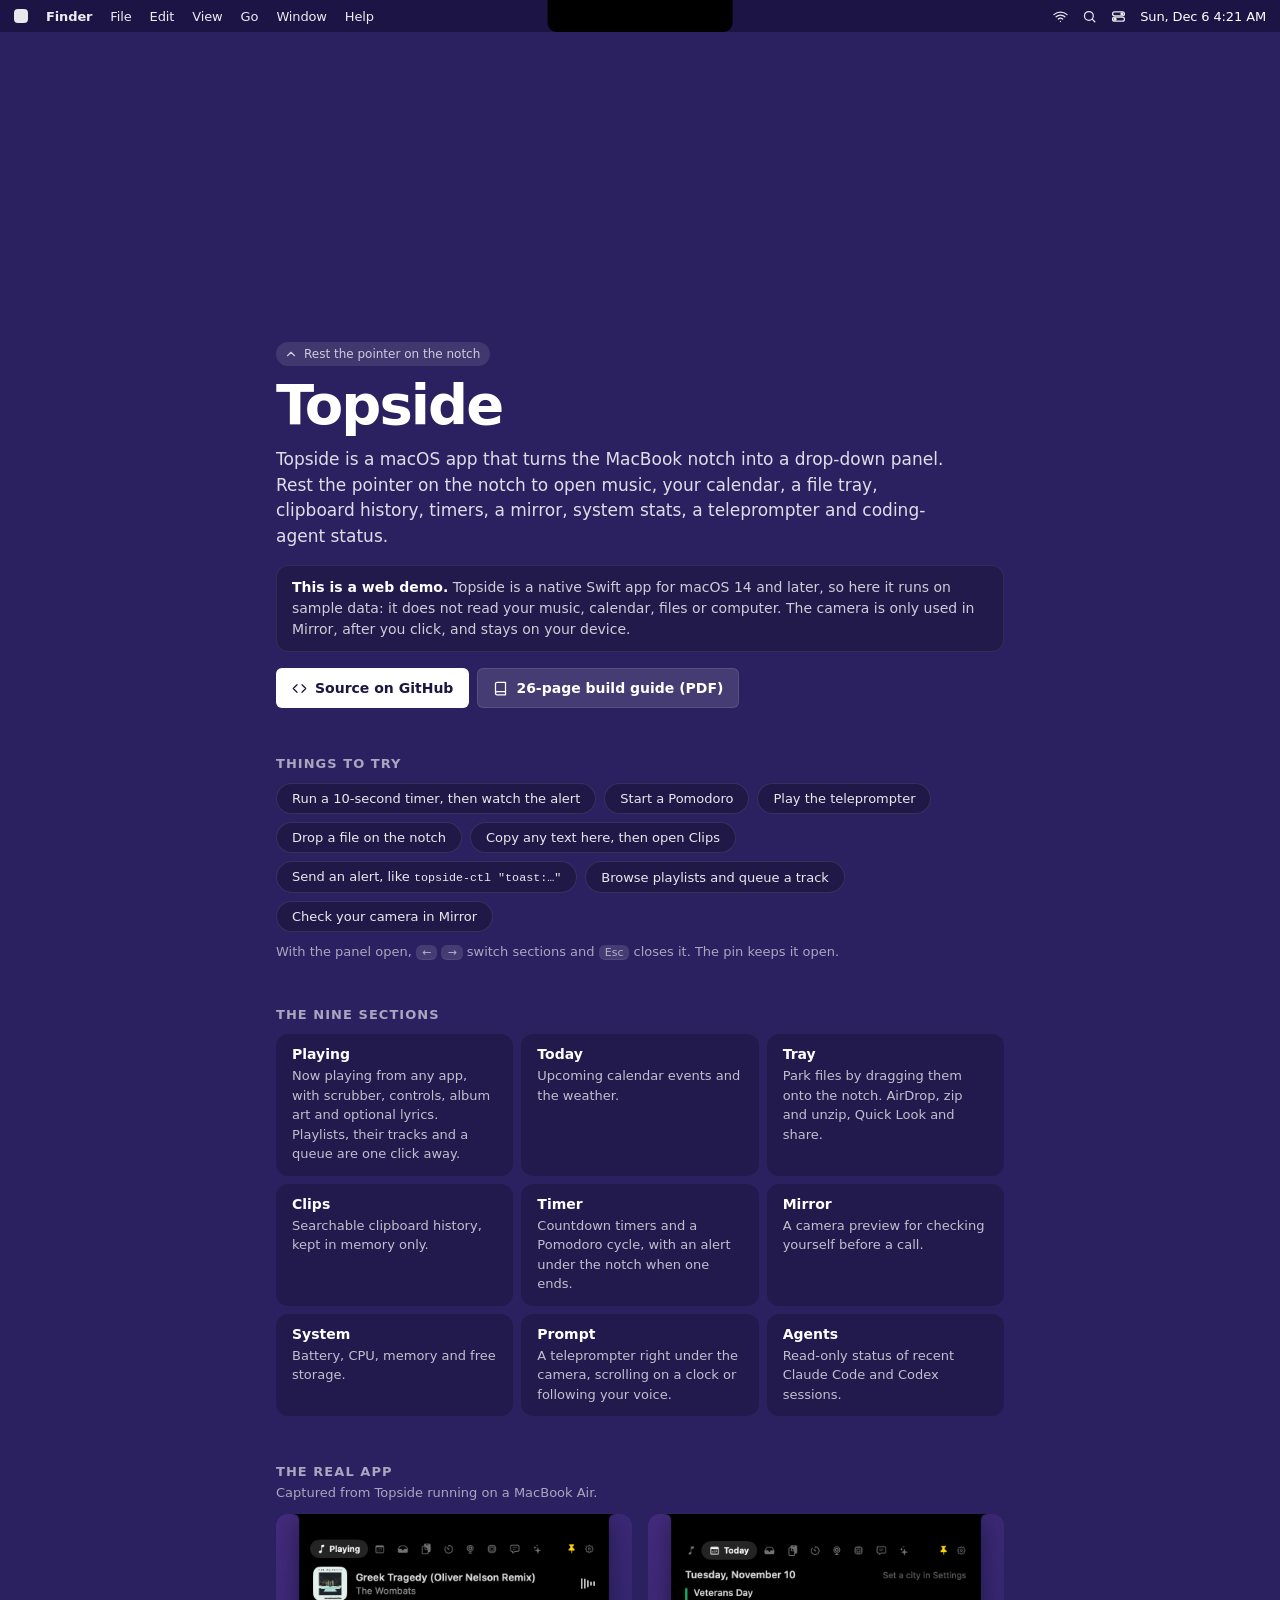
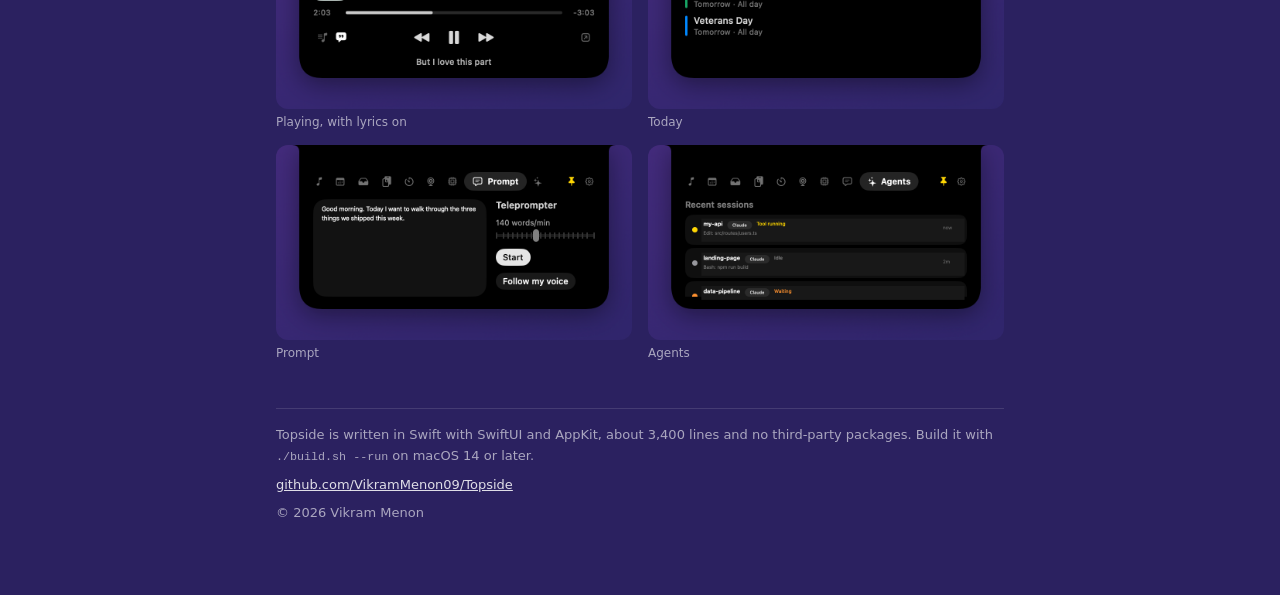
==== commit 00ab3d8f: "Polish web demo: flat background, solid menu bar, OG/Twitter meta, favicon, copyright, reduced-motio" ====
--- a/web/index.html
+++ b/web/index.html
@@ -3,10 +3,24 @@
 <head>
 <meta charset="utf-8">
 <meta name="viewport" content="width=device-width, initial-scale=1, viewport-fit=cover">
-<title>Topside · web demo</title>
+<title>Topside: web demo</title>
 <meta name="description" content="An interactive web demo of Topside, a macOS app that turns the MacBook notch into a drop-down panel: now playing, calendar, file tray, clipboard, timers, mirror, system stats, teleprompter and agents.">
 <meta name="theme-color" content="#2b2160">
-<link rel="icon" href="data:image/svg+xml,%3Csvg xmlns='http://www.w3.org/2000/svg' viewBox='0 0 32 32'%3E%3Crect width='32' height='32' rx='8' fill='%232b2160'/%3E%3Cpath d='M6 8h20v6a6 6 0 0 1-6 6h-8a6 6 0 0 1-6-6z' fill='%23000'/%3E%3C/svg%3E">
+<link rel="icon" type="image/svg+xml" href="favicon.svg">
+<link rel="canonical" href="https://topside-brown.vercel.app/">
+<meta property="og:type" content="website">
+<meta property="og:site_name" content="Topside">
+<meta property="og:title" content="Topside: the MacBook notch as a drop-down panel">
+<meta property="og:description" content="Music, calendar, file tray, clipboard history, timers, mirror, system stats, teleprompter and agent status, under the notch. Try the interactive demo.">
+<meta property="og:url" content="https://topside-brown.vercel.app/">
+<meta property="og:image" content="https://topside-brown.vercel.app/og.png">
+<meta property="og:image:width" content="1200">
+<meta property="og:image:height" content="630">
+<meta property="og:image:alt" content="Topside panel open under a MacBook notch, with the text Topside, the notch as a drop-down panel">
+<meta name="twitter:card" content="summary_large_image">
+<meta name="twitter:title" content="Topside: the MacBook notch as a drop-down panel">
+<meta name="twitter:description" content="Music, calendar, file tray, clipboard history, timers, mirror, system stats, teleprompter and agent status, under the notch.">
+<meta name="twitter:image" content="https://topside-brown.vercel.app/og.png">
 <link rel="stylesheet" href="style.css">
 </head>
 <body>
@@ -104,7 +118,7 @@
   <section class="hero">
     <p class="hint" id="hint"><svg class="ic" width="14" height="14" aria-hidden="true"><use href="#i-up"/></svg> <span id="hintText">Rest the pointer on the notch</span></p>
     <h1>Topside</h1>
-    <p class="lede">A macOS app that lives in the MacBook's notch. Rest the pointer on it and a compact panel drops down with music, your day, a file tray, clipboard history, timers, a mirror, system stats, a teleprompter and your coding agents.</p>
+    <p class="lede">Topside is a macOS app that turns the MacBook notch into a drop-down panel. Rest the pointer on the notch to open music, your calendar, a file tray, clipboard history, timers, a mirror, system stats, a teleprompter and coding-agent status.</p>
     <div class="note">
       <strong>This is a web demo.</strong> Topside is a native Swift app for macOS 14 and later, so here it runs on sample data: it does not read your music, calendar, files or computer. The camera is only used in Mirror, after you click, and stays on your device.
     </div>
@@ -158,10 +172,12 @@
   <footer class="foot">
     <p>Topside is written in Swift with SwiftUI and AppKit, about 3,400 lines and no third-party packages. Build it with <code>./build.sh --run</code> on macOS 14 or later.</p>
     <p><a href="https://github.com/VikramMenon09/Topside">github.com/VikramMenon09/Topside</a></p>
+    <p>&copy; <span id="year">2026</span> Vikram Menon</p>
   </footer>
 </main>
 
 <input type="file" id="filePick" multiple hidden>
+<script>document.getElementById("year").textContent = new Date().getFullYear();</script>
 <script src="app.js"></script>
 </body>
 </html>
--- a/web/style.css
+++ b/web/style.css
@@ -38,12 +38,7 @@
   min-height: 100vh;
   font-family: var(--font);
   color: #fff;
-  background:
-    radial-gradient(1200px 700px at 20% -10%, #4a2f9a 0%, transparent 60%),
-    radial-gradient(900px 600px at 100% 30%, #2d2f8f 0%, transparent 60%),
-    radial-gradient(800px 600px at 0% 100%, #3a1f70 0%, transparent 60%),
-    #2a2163;
-  background-attachment: fixed;
+  background: #2b2160;
   -webkit-font-smoothing: antialiased;
   overflow-x: hidden;
 }
@@ -61,15 +56,13 @@
   display: flex; align-items: center; justify-content: space-between;
   padding: 0 14px;
   font-size: 13px; letter-spacing: -.01em;
-  background: rgba(24, 16, 58, .42);
-  -webkit-backdrop-filter: blur(24px) saturate(1.4);
-  backdrop-filter: blur(24px) saturate(1.4);
+  background: #1c1445;
   user-select: none;
 }
 .mb-left, .mb-right { display: flex; align-items: center; gap: 18px; white-space: nowrap; }
 .mb-left span, .mb-left b { opacity: .92; }
 .mb-left b { font-weight: 700; }
-.mb-logo { width: 14px; height: 14px; border-radius: 4px; background: linear-gradient(135deg, #fff, #c9c3ff); opacity: .9 !important; }
+.mb-logo { width: 14px; height: 14px; border-radius: 4px; background: #fff; opacity: .9 !important; }
 .mb-right { gap: 14px; }
 .mb-ic { opacity: .9; stroke-width: 2; }
 .mb-clock { font-variant-numeric: tabular-nums; }
@@ -461,42 +454,42 @@
 
 /* ---------- Page ---------- */
 
-.page { max-width: 760px; margin: 0 auto; padding: calc(var(--s) * 262px + 30px) 16px 64px; }
+.page { max-width: 760px; margin: 0 auto; padding: calc(var(--s) * 262px + 32px) 16px 64px; }
 .hero h1 { font-size: clamp(40px, 7vw, 56px); letter-spacing: -.035em; margin: 6px 0 10px; font-weight: 700; }
 .hint { display: inline-flex; align-items: center; gap: 6px; margin: 0; font-size: 12px; font-weight: 500;
   color: rgba(255,255,255,.75); background: rgba(255,255,255,.1); padding: 5px 10px 5px 8px; border-radius: 99px;
   transition: opacity .3s; }
 .hint.done { opacity: 0; }
-.lede { font-size: 17px; line-height: 1.55; color: rgba(255,255,255,.85); margin: 0 0 18px; max-width: 62ch; }
-.note { font-size: 14px; line-height: 1.55; color: rgba(255,255,255,.78); padding: 12px 14px; border-radius: 12px;
+.lede { font-size: 17px; line-height: 1.5; color: rgba(255,255,255,.85); margin: 0 0 16px; max-width: 62ch; }
+.note { font-size: 14px; line-height: 1.5; color: rgba(255,255,255,.78); padding: 12px 16px; border-radius: 12px;
   background: rgba(0,0,0,.22); box-shadow: inset 0 0 0 1px rgba(255,255,255,.08); }
 .note strong { color: #fff; }
-.links { display: flex; flex-wrap: wrap; gap: 10px; margin-top: 18px; }
-.btn { display: inline-flex; align-items: center; gap: 8px; padding: 10px 14px; border-radius: 10px; font-size: 14px; font-weight: 600;
-  color: #fff; text-decoration: none; background: rgba(255,255,255,.12); box-shadow: inset 0 0 0 1px rgba(255,255,255,.1); transition: background-color .15s; }
+.links { display: flex; flex-wrap: wrap; gap: 8px; margin-top: 16px; }
+.btn { display: inline-flex; align-items: center; gap: 8px; padding: 8px 16px; min-height: 40px; border-radius: 6px; font-size: 14px; font-weight: 600;
+  color: #fff; text-decoration: none; background: rgba(255,255,255,.12); box-shadow: inset 0 0 0 1px rgba(255,255,255,.1); transition: background-color .15s ease-out; }
 .btn:hover { background: rgba(255,255,255,.2); }
 .btn.primary { background: #fff; color: #1c1640; }
-.btn.primary:hover { background: #ece9ff; }
-section { margin-top: 44px; }
+.btn.primary:hover { background: #e8e8ee; }
+section { margin-top: 48px; }
 section h2 { font-size: 13px; text-transform: uppercase; letter-spacing: .08em; color: rgba(255,255,255,.6); margin: 0 0 12px; font-weight: 600; }
 .chips { display: flex; flex-wrap: wrap; gap: 8px; }
-.chip { font-size: 13px; padding: 8px 12px; border-radius: 99px; background: rgba(0,0,0,.25); box-shadow: inset 0 0 0 1px rgba(255,255,255,.1); color: rgba(255,255,255,.9); text-align: left; transition: background-color .15s; }
+.chip { font-size: 13px; padding: 8px 16px; border-radius: 99px; background: rgba(0,0,0,.25); box-shadow: inset 0 0 0 1px rgba(255,255,255,.1); color: rgba(255,255,255,.9); text-align: left; transition: background-color .15s ease-out; }
 .chip:hover { background: rgba(0,0,0,.4); }
 .chip code, .foot code { font-family: ui-monospace, "SF Mono", Menlo, monospace; font-size: .9em; }
-.kbd-note { font-size: 12.5px; color: rgba(255,255,255,.6); margin: 12px 0 0; }
-kbd { font-family: var(--font); font-size: 11px; padding: 1px 6px; border-radius: 5px; background: rgba(255,255,255,.12); box-shadow: inset 0 -1px 0 rgba(255,255,255,.08); }
-.sections { display: grid; grid-template-columns: repeat(auto-fill, minmax(220px, 1fr)); gap: 10px; margin: 0; }
-.sections div { padding: 12px 14px; border-radius: 12px; background: rgba(0,0,0,.2); }
+.kbd-note { font-size: 13px; color: rgba(255,255,255,.6); margin: 12px 0 0; }
+kbd { font-family: var(--font); font-size: 11px; padding: 1px 6px; border-radius: 6px; background: rgba(255,255,255,.12); box-shadow: inset 0 -1px 0 rgba(255,255,255,.08); }
+.sections { display: grid; grid-template-columns: repeat(auto-fill, minmax(220px, 1fr)); gap: 8px; margin: 0; }
+.sections div { padding: 12px 16px; border-radius: 12px; background: rgba(0,0,0,.2); }
 .sections dt { font-weight: 600; font-size: 14px; margin-bottom: 4px; }
 .sections dd { margin: 0; font-size: 13px; line-height: 1.5; color: rgba(255,255,255,.72); }
 .shots .sub { margin: -6px 0 14px; font-size: 13px; color: rgba(255,255,255,.6); }
-.grid { display: grid; grid-template-columns: 1fr 1fr; gap: 12px; }
+.grid { display: grid; grid-template-columns: 1fr 1fr; gap: 16px; }
 .grid figure { margin: 0; }
 .grid img { width: 100%; height: auto; display: block; border-radius: 12px; }
 .grid figcaption { font-size: 12px; color: rgba(255,255,255,.6); margin-top: 6px; }
-.foot { margin-top: 48px; padding-top: 18px; border-top: 1px solid rgba(255,255,255,.12); font-size: 13px; color: rgba(255,255,255,.6); line-height: 1.6; }
+.foot { margin-top: 48px; padding-top: 16px; border-top: 1px solid rgba(255,255,255,.12); font-size: 13px; color: rgba(255,255,255,.6); line-height: 1.6; }
 .foot a { color: rgba(255,255,255,.85); }
-.foot p { margin: 0 0 6px; }
+.foot p { margin: 0 0 8px; }
 
 @media (max-width: 600px) {
   .mb-more { display: none; }
@@ -511,4 +504,6 @@
 @media (prefers-reduced-motion: reduce) {
   :root { --spring: ease; --spring-t: .2s; }
   .glow { animation: none; }
-}
+  .tab, .settings, .titem { animation: none; }
+  .notch, .notch.has-toast, .ear, .open-view, .tabbtn, .tabbtn .lbl, .caption { transition-duration: .01ms; transition-delay: 0s; }
+}
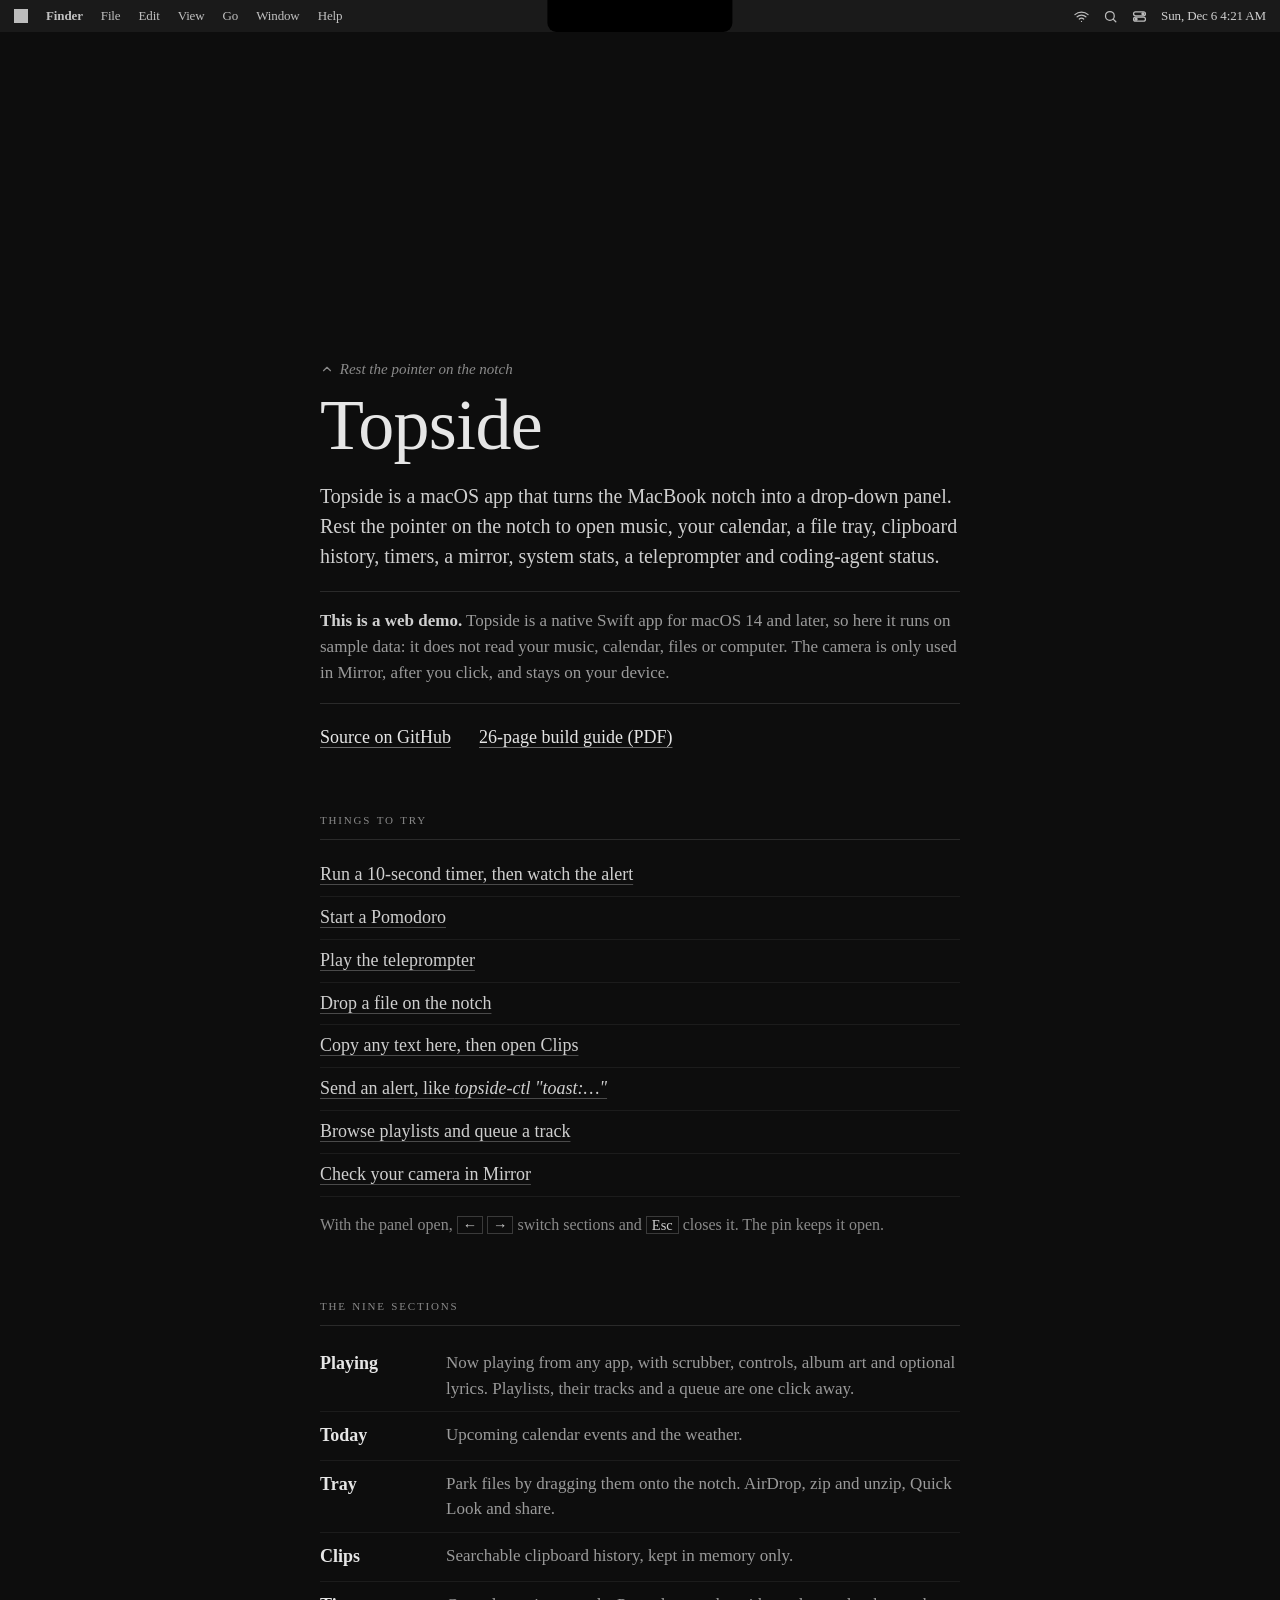
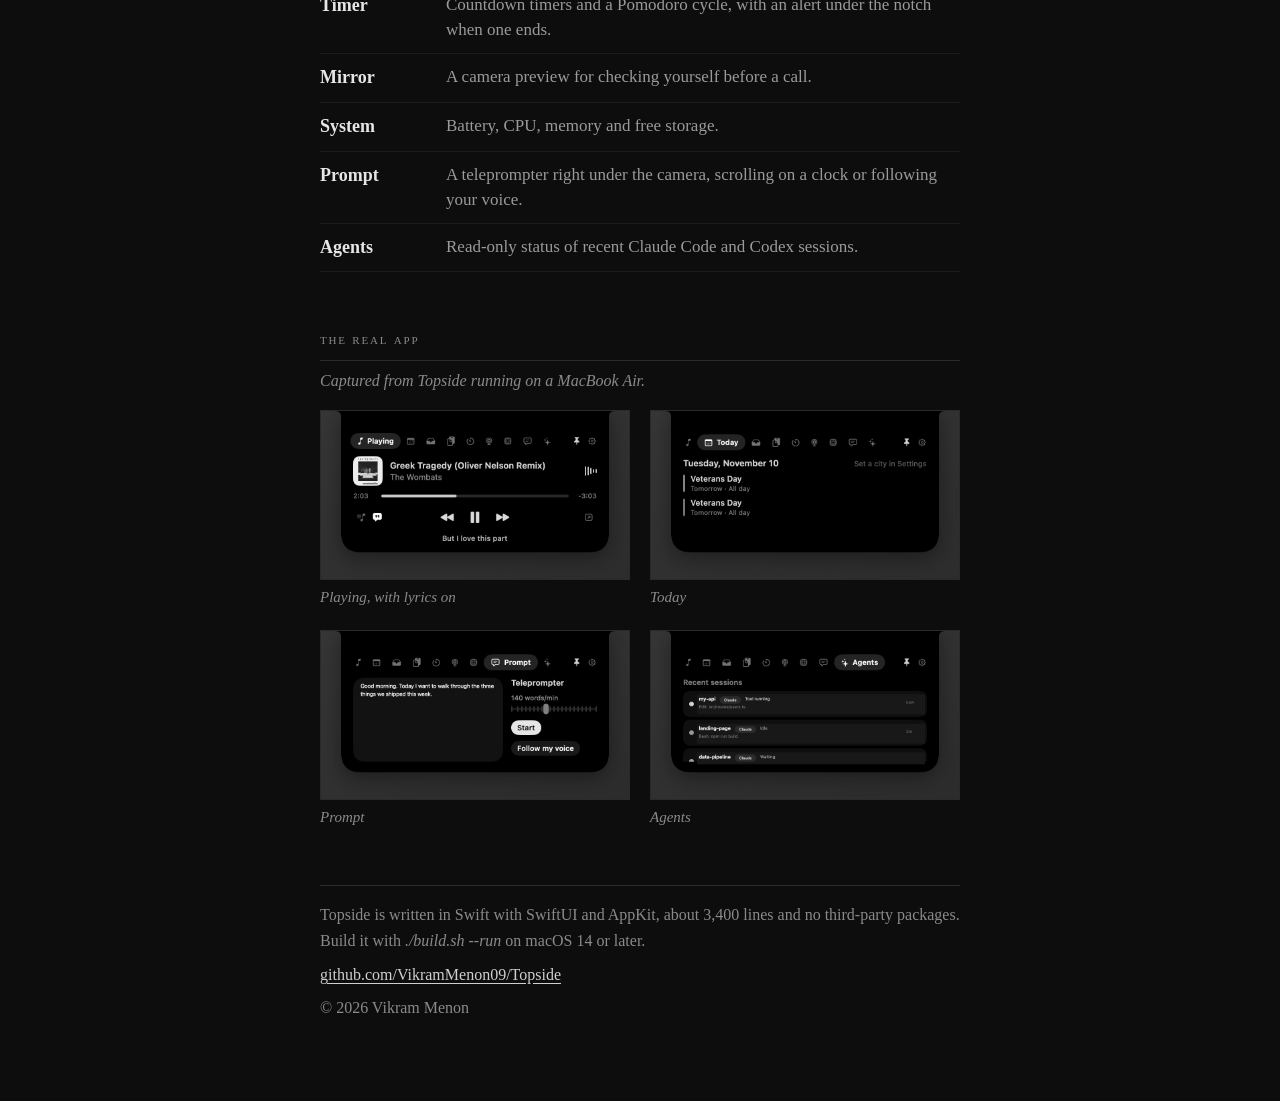
==== commit 85a73c2b: "Restyle web demo: black and grey, Times New Roman, no rounded boxes Co-Authored-By: Claude Sonnet 5." ====
--- a/web/index.html
+++ b/web/index.html
@@ -5,7 +5,7 @@
 <meta name="viewport" content="width=device-width, initial-scale=1, viewport-fit=cover">
 <title>Topside: web demo</title>
 <meta name="description" content="An interactive web demo of Topside, a macOS app that turns the MacBook notch into a drop-down panel: now playing, calendar, file tray, clipboard, timers, mirror, system stats, teleprompter and agents.">
-<meta name="theme-color" content="#2b2160">
+<meta name="theme-color" content="#111111">
 <link rel="icon" type="image/svg+xml" href="favicon.svg">
 <link rel="canonical" href="https://topside-brown.vercel.app/">
 <meta property="og:type" content="website">
@@ -16,7 +16,7 @@
 <meta property="og:image" content="https://topside-brown.vercel.app/og.png">
 <meta property="og:image:width" content="1200">
 <meta property="og:image:height" content="630">
-<meta property="og:image:alt" content="Topside panel open under a MacBook notch, with the text Topside, the notch as a drop-down panel">
+<meta property="og:image:alt" content="Topside in black and grey: a panel open under the notch, with the title Topside and the line, the MacBook notch as a drop-down panel">
 <meta name="twitter:card" content="summary_large_image">
 <meta name="twitter:title" content="Topside: the MacBook notch as a drop-down panel">
 <meta name="twitter:description" content="Music, calendar, file tray, clipboard history, timers, mirror, system stats, teleprompter and agent status, under the notch.">
@@ -119,9 +119,9 @@
     <p class="hint" id="hint"><svg class="ic" width="14" height="14" aria-hidden="true"><use href="#i-up"/></svg> <span id="hintText">Rest the pointer on the notch</span></p>
     <h1>Topside</h1>
     <p class="lede">Topside is a macOS app that turns the MacBook notch into a drop-down panel. Rest the pointer on the notch to open music, your calendar, a file tray, clipboard history, timers, a mirror, system stats, a teleprompter and coding-agent status.</p>
-    <div class="note">
+    <p class="note">
       <strong>This is a web demo.</strong> Topside is a native Swift app for macOS 14 and later, so here it runs on sample data: it does not read your music, calendar, files or computer. The camera is only used in Mirror, after you click, and stays on your device.
-    </div>
+    </p>
     <div class="links">
       <a class="btn primary" href="https://github.com/VikramMenon09/Topside"><svg class="ic" width="15" height="15" aria-hidden="true"><use href="#i-code"/></svg> Source on GitHub</a>
       <a class="btn" href="https://github.com/VikramMenon09/Topside/blob/main/docs/Topside-Build-Guide.pdf"><svg class="ic" width="15" height="15" aria-hidden="true"><use href="#i-book"/></svg> 26-page build guide (PDF)</a>
@@ -130,16 +130,16 @@
 
   <section class="try" aria-labelledby="tryTitle">
     <h2 id="tryTitle">Things to try</h2>
-    <div class="chips">
-      <button class="chip" data-try="timer10">Run a 10-second timer, then watch the alert</button>
-      <button class="chip" data-try="pomodoro">Start a Pomodoro</button>
-      <button class="chip" data-try="prompter">Play the teleprompter</button>
-      <button class="chip" data-try="shelf">Drop a file on the notch</button>
-      <button class="chip" data-try="clips">Copy any text here, then open Clips</button>
-      <button class="chip" data-try="toast">Send an alert, like <code>topside-ctl "toast:…"</code></button>
-      <button class="chip" data-try="playlists">Browse playlists and queue a track</button>
-      <button class="chip" data-try="mirror">Check your camera in Mirror</button>
-    </div>
+    <ul class="chips">
+      <li><button class="chip" data-try="timer10">Run a 10-second timer, then watch the alert</button></li>
+      <li><button class="chip" data-try="pomodoro">Start a Pomodoro</button></li>
+      <li><button class="chip" data-try="prompter">Play the teleprompter</button></li>
+      <li><button class="chip" data-try="shelf">Drop a file on the notch</button></li>
+      <li><button class="chip" data-try="clips">Copy any text here, then open Clips</button></li>
+      <li><button class="chip" data-try="toast">Send an alert, like <code>topside-ctl "toast:…"</code></button></li>
+      <li><button class="chip" data-try="playlists">Browse playlists and queue a track</button></li>
+      <li><button class="chip" data-try="mirror">Check your camera in Mirror</button></li>
+    </ul>
     <p class="kbd-note">With the panel open, <kbd>←</kbd> <kbd>→</kbd> switch sections and <kbd>Esc</kbd> closes it. The pin keeps it open.</p>
   </section>
 
--- a/web/style.css
+++ b/web/style.css
@@ -13,21 +13,21 @@
   --ear: 9px;
   --spring: cubic-bezier(.32, 1.22, .52, 1);
   --spring-t: .42s;
-  --accent: #0a84ff;
-  --green: #30d158;
-  --blue: #0a84ff;
-  --purple: #bf5af2;
-  --red: #ff453a;
-  --orange: #ff9f0a;
-  --yellow: #ffd60a;
-  --gray: #8e8e93;
+  --accent: #b5b5b5;
+  --green: #d2d2d2;
+  --blue: #9c9c9c;
+  --purple: #7e7e7e;
+  --red: #c4c4c4;
+  --orange: #bdbdbd;
+  --yellow: #e2e2e2;
+  --gray: #6a6a6a;
   --w75: rgba(255,255,255,.75);
   --w55: rgba(255,255,255,.55);
   --w45: rgba(255,255,255,.45);
   --w40: rgba(255,255,255,.4);
   --w35: rgba(255,255,255,.35);
-  --font: -apple-system, BlinkMacSystemFont, "SF Pro Text", "Segoe UI", Inter, Roboto, system-ui, sans-serif;
-  --rounded: ui-rounded, "SF Pro Rounded", -apple-system, BlinkMacSystemFont, system-ui, sans-serif;
+  --font: "Times New Roman", Times, serif;
+  --rounded: "Times New Roman", Times, serif;
   color-scheme: dark;
 }
 
@@ -37,8 +37,9 @@
 body {
   min-height: 100vh;
   font-family: var(--font);
-  color: #fff;
-  background: #2b2160;
+  color: #cfcfcf;
+  background: #0d0d0d;
+  font-size: 18px;
   -webkit-font-smoothing: antialiased;
   overflow-x: hidden;
 }
@@ -56,13 +57,13 @@
   display: flex; align-items: center; justify-content: space-between;
   padding: 0 14px;
   font-size: 13px; letter-spacing: -.01em;
-  background: #1c1445;
+  background: #1a1a1a;
   user-select: none;
 }
 .mb-left, .mb-right { display: flex; align-items: center; gap: 18px; white-space: nowrap; }
 .mb-left span, .mb-left b { opacity: .92; }
 .mb-left b { font-weight: 700; }
-.mb-logo { width: 14px; height: 14px; border-radius: 4px; background: #fff; opacity: .9 !important; }
+.mb-logo { width: 14px; height: 14px; border-radius: 0; background: #cfcfcf; opacity: .9 !important; }
 .mb-right { gap: 14px; }
 .mb-ic { opacity: .9; stroke-width: 2; }
 .mb-clock { font-variant-numeric: tabular-nums; }
@@ -103,10 +104,10 @@
 .clip {
   position: absolute; inset: 0; overflow: hidden;
   border-radius: inherit; background: #000;
-  box-shadow: 0 8px 32px rgba(0,0,0,0);
+  box-shadow: 0 0 0 1px rgba(42,42,42,0);
   transition: box-shadow var(--spring-t) ease;
 }
-.notch.open .clip { box-shadow: 0 8px 32px rgba(0,0,0,.4); }
+.notch.open .clip { box-shadow: 0 0 0 1px #2a2a2a; }
 .clip::after {
   content: ""; position: absolute; inset: 0; border-radius: inherit; pointer-events: none;
   box-shadow: inset 0 0 0 2px var(--accent); opacity: 0; transition: opacity .15s;
@@ -116,13 +117,11 @@
 /* Optional rainbow glow, from Settings › Glow. */
 .glow {
   position: absolute; inset: -3px calc(-1 * var(--ear) - 3px) -4px; z-index: -1; border-radius: 0 0 34px 34px;
-  background: conic-gradient(from var(--a, 0deg), #af52de, #0a84ff, #64d2ff, #ff375f, #ff9f0a, #af52de);
+  background: #6a6a6a;
   filter: blur(8px); opacity: 0; transition: opacity .3s;
-  animation: spin 6s linear infinite; pointer-events: none;
+  pointer-events: none;
 }
 .notch.glowing .glow { opacity: 1; }
-@property --a { syntax: "<angle>"; inherits: false; initial-value: 0deg; }
-@keyframes spin { to { --a: 360deg; } }
 
 .closed-view {
   position: absolute; inset: 0; width: 100%;
@@ -152,7 +151,7 @@
 .notch.open .open-view { opacity: 1; transform: translateX(-50%) scale(1); pointer-events: auto; }
 
 .caption {
-  margin: 10px 0 0; font-size: 11px; color: rgba(255,255,255,.62);
+  margin: 10px 0 0; font-size: 11px; color: #8a8a8a;
   opacity: 0; transform: translateY(-6px); transition: opacity .25s, transform .3s;
   pointer-events: none; white-space: nowrap;
 }
@@ -202,8 +201,8 @@
   background: rgba(255,255,255,.1); color: #fff; white-space: nowrap; transition: background-color .12s;
 }
 .pill:hover { background: rgba(255,255,255,.16); }
-.pill.active { background: rgba(255,255,255,.9); color: #000; }
-.pill.active:hover { background: #fff; }
+.pill.active { background: #cfcfcf; color: #000; }
+.pill.active:hover { background: #e0e0e0; }
 .bordered {
   font-size: 11px; padding: 3px 10px; border-radius: 6px;
   background: rgba(255,255,255,.12); box-shadow: inset 0 0 0 .5px rgba(255,255,255,.18);
@@ -220,7 +219,7 @@
 }
 .search input { flex: 1; min-width: 0; background: none; border: 0; outline: none; color: #fff; font-size: 11.5px; padding: 0; }
 .search input::placeholder { color: var(--w40); }
-.search:focus-within { box-shadow: 0 0 0 1.5px rgba(10,132,255,.6); }
+.search:focus-within { box-shadow: 0 0 0 1.5px rgba(181,181,181,.6); }
 .scroller { overflow-y: auto; scrollbar-width: none; overscroll-behavior: contain; }
 .scroller::-webkit-scrollbar { display: none; }
 .fade { -webkit-mask-image: linear-gradient(#000 86%, transparent); mask-image: linear-gradient(#000 86%, transparent); }
@@ -307,7 +306,7 @@
   border: 1px dashed rgba(255,255,255,.25);
   transition: background-color .15s;
 }
-.airdrop.target { background-color: rgba(10,132,255,.2); border-color: var(--accent); }
+.airdrop.target { background-color: rgba(255,255,255,.12); border-color: var(--accent); }
 .airdrop:hover { background-color: rgba(255,255,255,.04); }
 .airdrop .a1 { font-size: 11px; font-weight: 600; }
 .airdrop .a2 { font-size: 10px; color: var(--w45); }
@@ -317,7 +316,7 @@
 .tray-h .grow { flex: 1; }
 .tray-empty { flex: 1; display: flex; flex-direction: column; align-items: center; justify-content: center; gap: 5px; font-size: 12px; color: var(--w45); }
 .tray-empty .ic { color: var(--w35); }
-.linkish { font-size: 10.5px; color: rgba(100,170,255,.95); text-decoration: underline; text-underline-offset: 2px; }
+.linkish { font-size: 10.5px; color: #b5b5b5; text-decoration: underline; text-underline-offset: 2px; }
 .tray-items { flex: 1; display: flex; gap: 8px; overflow-x: auto; min-height: 0; scrollbar-width: none; }
 .tray-items::-webkit-scrollbar { display: none; }
 .titem {
@@ -329,8 +328,8 @@
 .titem:hover { background: rgba(255,255,255,.14); }
 .titem .thumb { width: 36px; height: 36px; display: grid; place-items: center; position: relative; }
 .titem .thumb img { width: 36px; height: 36px; object-fit: cover; border-radius: 5px; }
-.doc { width: 30px; height: 36px; position: relative; background: #f2f2f7; border-radius: 3px 9px 3px 3px; display: flex; align-items: flex-end; justify-content: center; padding-bottom: 4px; }
-.doc::before { content: ""; position: absolute; top: 0; right: 0; width: 9px; height: 9px; background: #c7c7cc; border-radius: 0 0 0 3px; }
+.doc { width: 30px; height: 36px; position: relative; background: #cfcfcf; border-radius: 3px 9px 3px 3px; display: flex; align-items: flex-end; justify-content: center; padding-bottom: 4px; }
+.doc::before { content: ""; position: absolute; top: 0; right: 0; width: 9px; height: 9px; background: #8a8a8a; border-radius: 0 0 0 3px; }
 .doc b { font-size: 7px; font-weight: 800; color: #fff; padding: 1px 3px; border-radius: 2px; text-transform: uppercase; max-width: 28px; overflow: hidden; }
 .titem .nm { font-size: 10px; line-height: 1.2; text-align: center; width: 66px; overflow: hidden; display: -webkit-box; -webkit-line-clamp: 2; -webkit-box-orient: vertical; word-break: break-all; }
 .titem .rm { position: absolute; top: 4px; right: 4px; color: rgba(255,255,255,.8); opacity: 0; transition: opacity .12s; }
@@ -377,7 +376,7 @@
 .mirror .ph-ic { color: var(--w40); }
 .mirror .msg { font-size: 12px; color: var(--w55); max-width: 300px; }
 .mirror .msg small { display: block; font-size: 10px; color: var(--w40); margin-top: 3px; }
-.mirror video { width: 210px; height: 100%; border-radius: 18px; object-fit: cover; transform: scaleX(-1); background: #111; }
+.mirror video { width: 210px; height: 100%; border-radius: 18px; object-fit: cover; transform: scaleX(-1); background: #111; filter: grayscale(1); }
 .mirror .live { position: relative; height: 100%; display: flex; align-items: flex-start; }
 .mirror .off { position: absolute; top: 6px; right: 6px; }
 
@@ -404,10 +403,10 @@
 .p-wpm span { font-size: 10px; color: rgba(255,255,255,.6); font-variant-numeric: tabular-nums; }
 input[type=range] { -webkit-appearance: none; appearance: none; width: 100%; height: 14px; background: none; margin: 0; cursor: pointer; }
 input[type=range]::-webkit-slider-runnable-track { height: 3px; border-radius: 2px; background: linear-gradient(to right, var(--accent) var(--p, 40%), rgba(255,255,255,.2) var(--p, 40%)); }
-input[type=range]::-webkit-slider-thumb { -webkit-appearance: none; width: 12px; height: 12px; border-radius: 50%; background: #e5e5ea; margin-top: -4.5px; box-shadow: 0 1px 2px rgba(0,0,0,.5); }
+input[type=range]::-webkit-slider-thumb { -webkit-appearance: none; width: 12px; height: 12px; border-radius: 50%; background: #cfcfcf; margin-top: -4.5px; box-shadow: 0 1px 2px rgba(0,0,0,.5); }
 input[type=range]::-moz-range-track { height: 3px; border-radius: 2px; background: rgba(255,255,255,.2); }
 input[type=range]::-moz-range-progress { height: 3px; border-radius: 2px; background: var(--accent); }
-input[type=range]::-moz-range-thumb { width: 12px; height: 12px; border: 0; border-radius: 50%; background: #e5e5ea; }
+input[type=range]::-moz-range-thumb { width: 12px; height: 12px; border: 0; border-radius: 50%; background: #cfcfcf; }
 .prun { flex-direction: column; gap: 4px; }
 .plines { flex: 1; overflow: hidden; text-align: center; min-height: 0; }
 .pline { font-size: 18px; font-weight: 600; line-height: 1.22; margin-bottom: 5px; }
@@ -447,63 +446,61 @@
 .set-row .grow { flex: 1; }
 .set-row small { display: block; font-size: 10px; color: var(--w45); }
 .switch { width: 30px; height: 18px; border-radius: 9px; background: rgba(255,255,255,.2); position: relative; transition: background-color .2s; flex: none; }
-.switch::after { content: ""; position: absolute; top: 2px; left: 2px; width: 14px; height: 14px; border-radius: 50%; background: #fff; transition: transform .2s var(--spring); box-shadow: 0 1px 2px rgba(0,0,0,.4); }
-.switch.on { background: var(--green); }
+.switch::after { content: ""; position: absolute; top: 2px; left: 2px; width: 14px; height: 14px; border-radius: 50%; background: #e0e0e0; transition: transform .2s var(--spring); box-shadow: 0 1px 2px rgba(0,0,0,.4); }
+.switch.on { background: #8a8a8a; }
 .switch.on::after { transform: translateX(12px); }
 .set-note { font-size: 10px; color: var(--w40); }
 
 /* ---------- Page ---------- */
 
-.page { max-width: 760px; margin: 0 auto; padding: calc(var(--s) * 262px + 32px) 16px 64px; }
-.hero h1 { font-size: clamp(40px, 7vw, 56px); letter-spacing: -.035em; margin: 6px 0 10px; font-weight: 700; }
-.hint { display: inline-flex; align-items: center; gap: 6px; margin: 0; font-size: 12px; font-weight: 500;
-  color: rgba(255,255,255,.75); background: rgba(255,255,255,.1); padding: 5px 10px 5px 8px; border-radius: 99px;
-  transition: opacity .3s; }
+.page { max-width: 680px; margin: 0 auto; padding: calc(var(--s) * 262px + 40px) 20px 72px; line-height: 1.55; }
+.hero h1 { font-size: clamp(48px, 9vw, 72px); line-height: 1.02; letter-spacing: -.01em; margin: 8px 0 18px; font-weight: 400; color: #e6e6e6; }
+.hint { margin: 0; font-size: 15px; font-style: italic; color: #8a8a8a; transition: opacity .3s; }
+.hint .ic { display: inline; vertical-align: -2px; margin-right: 2px; }
 .hint.done { opacity: 0; }
-.lede { font-size: 17px; line-height: 1.5; color: rgba(255,255,255,.85); margin: 0 0 16px; max-width: 62ch; }
-.note { font-size: 14px; line-height: 1.5; color: rgba(255,255,255,.78); padding: 12px 16px; border-radius: 12px;
-  background: rgba(0,0,0,.22); box-shadow: inset 0 0 0 1px rgba(255,255,255,.08); }
-.note strong { color: #fff; }
-.links { display: flex; flex-wrap: wrap; gap: 8px; margin-top: 16px; }
-.btn { display: inline-flex; align-items: center; gap: 8px; padding: 8px 16px; min-height: 40px; border-radius: 6px; font-size: 14px; font-weight: 600;
-  color: #fff; text-decoration: none; background: rgba(255,255,255,.12); box-shadow: inset 0 0 0 1px rgba(255,255,255,.1); transition: background-color .15s ease-out; }
-.btn:hover { background: rgba(255,255,255,.2); }
-.btn.primary { background: #fff; color: #1c1640; }
-.btn.primary:hover { background: #e8e8ee; }
-section { margin-top: 48px; }
-section h2 { font-size: 13px; text-transform: uppercase; letter-spacing: .08em; color: rgba(255,255,255,.6); margin: 0 0 12px; font-weight: 600; }
-.chips { display: flex; flex-wrap: wrap; gap: 8px; }
-.chip { font-size: 13px; padding: 8px 16px; border-radius: 99px; background: rgba(0,0,0,.25); box-shadow: inset 0 0 0 1px rgba(255,255,255,.1); color: rgba(255,255,255,.9); text-align: left; transition: background-color .15s ease-out; }
-.chip:hover { background: rgba(0,0,0,.4); }
-.chip code, .foot code { font-family: ui-monospace, "SF Mono", Menlo, monospace; font-size: .9em; }
-.kbd-note { font-size: 13px; color: rgba(255,255,255,.6); margin: 12px 0 0; }
-kbd { font-family: var(--font); font-size: 11px; padding: 1px 6px; border-radius: 6px; background: rgba(255,255,255,.12); box-shadow: inset 0 -1px 0 rgba(255,255,255,.08); }
-.sections { display: grid; grid-template-columns: repeat(auto-fill, minmax(220px, 1fr)); gap: 8px; margin: 0; }
-.sections div { padding: 12px 16px; border-radius: 12px; background: rgba(0,0,0,.2); }
-.sections dt { font-weight: 600; font-size: 14px; margin-bottom: 4px; }
-.sections dd { margin: 0; font-size: 13px; line-height: 1.5; color: rgba(255,255,255,.72); }
-.shots .sub { margin: -6px 0 14px; font-size: 13px; color: rgba(255,255,255,.6); }
-.grid { display: grid; grid-template-columns: 1fr 1fr; gap: 16px; }
+.lede { font-size: 20px; line-height: 1.5; color: #cfcfcf; margin: 0 0 20px; }
+.note { font-size: 17px; line-height: 1.55; color: #9a9a9a; margin: 0; padding: 16px 0; border-top: 1px solid #2a2a2a; border-bottom: 1px solid #2a2a2a; }
+.note strong { color: #cfcfcf; font-weight: 700; }
+.links { display: flex; flex-wrap: wrap; gap: 6px 28px; margin-top: 20px; }
+.btn { display: inline; font-size: 18px; color: #e6e6e6; text-decoration: underline; text-underline-offset: 4px; text-decoration-thickness: 1px; text-decoration-color: #6a6a6a; }
+.btn .ic { display: none; }
+.btn:hover { text-decoration-color: #e6e6e6; }
+section { margin-top: 56px; }
+section h2 { font-size: 15px; font-weight: 400; font-variant: small-caps; text-transform: lowercase; letter-spacing: .12em; color: #8a8a8a; margin: 0 0 14px; padding-bottom: 8px; border-bottom: 1px solid #2a2a2a; }
+.chips { list-style: none; margin: 0; padding: 0; }
+.chips li { padding: 7px 0; border-bottom: 1px solid #1c1c1c; }
+.chip { font-size: 18px; padding: 0; color: #cfcfcf; text-align: left; text-decoration: underline; text-underline-offset: 4px; text-decoration-thickness: 1px; text-decoration-color: #4a4a4a; }
+.chip:hover { color: #fff; text-decoration-color: #cfcfcf; }
+.chip code, .foot code, code { font-family: "Times New Roman", Times, serif; font-style: italic; font-size: 1em; }
+.kbd-note { font-size: 16px; color: #8a8a8a; margin: 16px 0 0; }
+kbd { font-family: var(--font); font-size: .9em; padding: 0 5px; border: 1px solid #3a3a3a; border-radius: 0; color: #cfcfcf; }
+.sections { margin: 0; }
+.sections div { padding: 10px 0; border-bottom: 1px solid #1c1c1c; display: grid; grid-template-columns: 110px 1fr; gap: 16px; }
+.sections dt { font-weight: 700; font-size: 18px; color: #e6e6e6; }
+.sections dd { margin: 0; font-size: 17px; line-height: 1.5; color: #9a9a9a; }
+.shots .sub { margin: -6px 0 16px; font-size: 16px; font-style: italic; color: #8a8a8a; }
+.grid { display: grid; grid-template-columns: 1fr 1fr; gap: 20px; }
 .grid figure { margin: 0; }
-.grid img { width: 100%; height: auto; display: block; border-radius: 12px; }
-.grid figcaption { font-size: 12px; color: rgba(255,255,255,.6); margin-top: 6px; }
-.foot { margin-top: 48px; padding-top: 16px; border-top: 1px solid rgba(255,255,255,.12); font-size: 13px; color: rgba(255,255,255,.6); line-height: 1.6; }
-.foot a { color: rgba(255,255,255,.85); }
+.grid img { width: 100%; height: auto; display: block; border-radius: 0; filter: grayscale(1); border: 1px solid #2a2a2a; }
+.grid figcaption { font-size: 15px; font-style: italic; color: #8a8a8a; margin-top: 6px; }
+.foot { margin-top: 56px; padding-top: 16px; border-top: 1px solid #2a2a2a; font-size: 16px; color: #8a8a8a; line-height: 1.6; }
+.foot a { color: #cfcfcf; text-underline-offset: 3px; }
 .foot p { margin: 0 0 8px; }
+a { color: #cfcfcf; }
 
 @media (max-width: 600px) {
   .mb-more { display: none; }
   .mb-left span:not(.mb-logo) { display: none; }
   .menubar { padding: 0 12px; font-size: 12px; }
   .grid { grid-template-columns: 1fr; }
-  .lede { font-size: 16px; }
+  .lede { font-size: 19px; }
+  .sections div { grid-template-columns: 1fr; gap: 2px; }
 }
 @media (hover: none) {
   .titem .rm { opacity: 1; }
 }
 @media (prefers-reduced-motion: reduce) {
   :root { --spring: ease; --spring-t: .2s; }
-  .glow { animation: none; }
   .tab, .settings, .titem { animation: none; }
   .notch, .notch.has-toast, .ear, .open-view, .tabbtn, .tabbtn .lbl, .caption { transition-duration: .01ms; transition-delay: 0s; }
 }
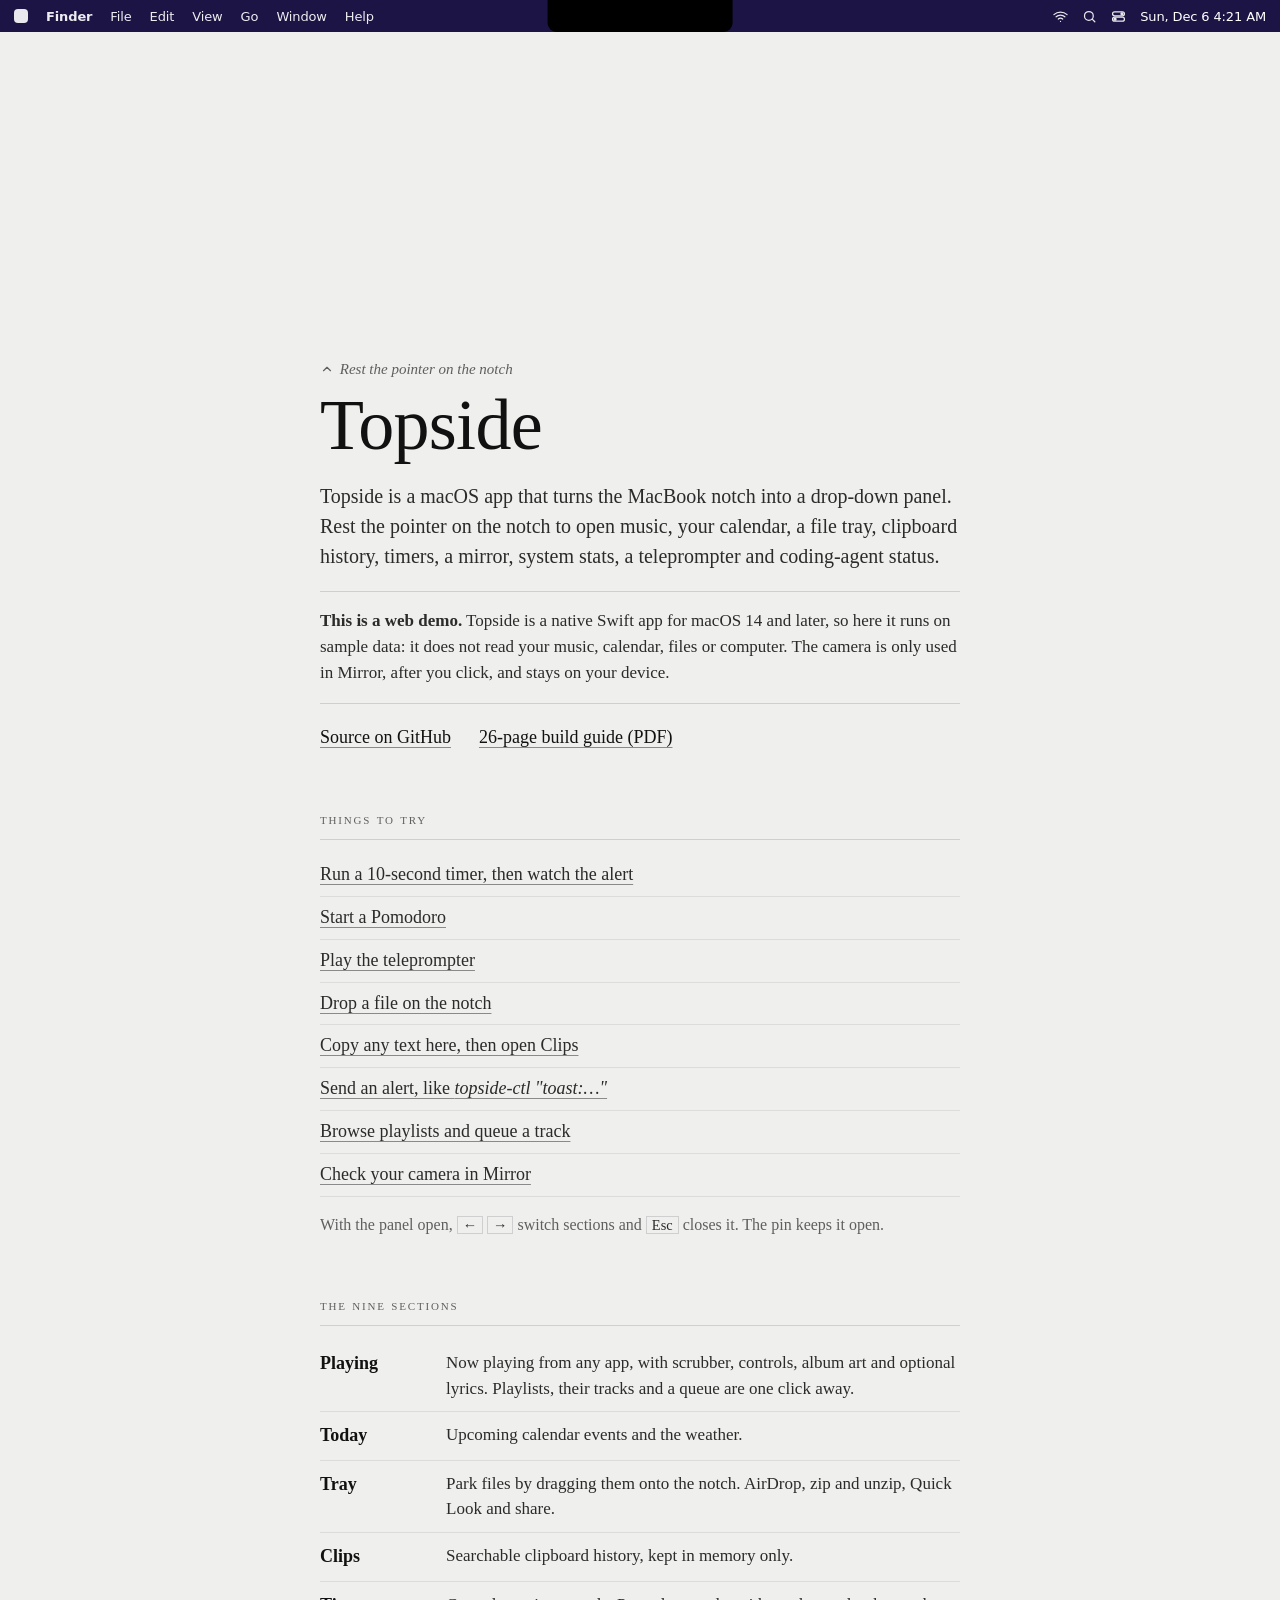
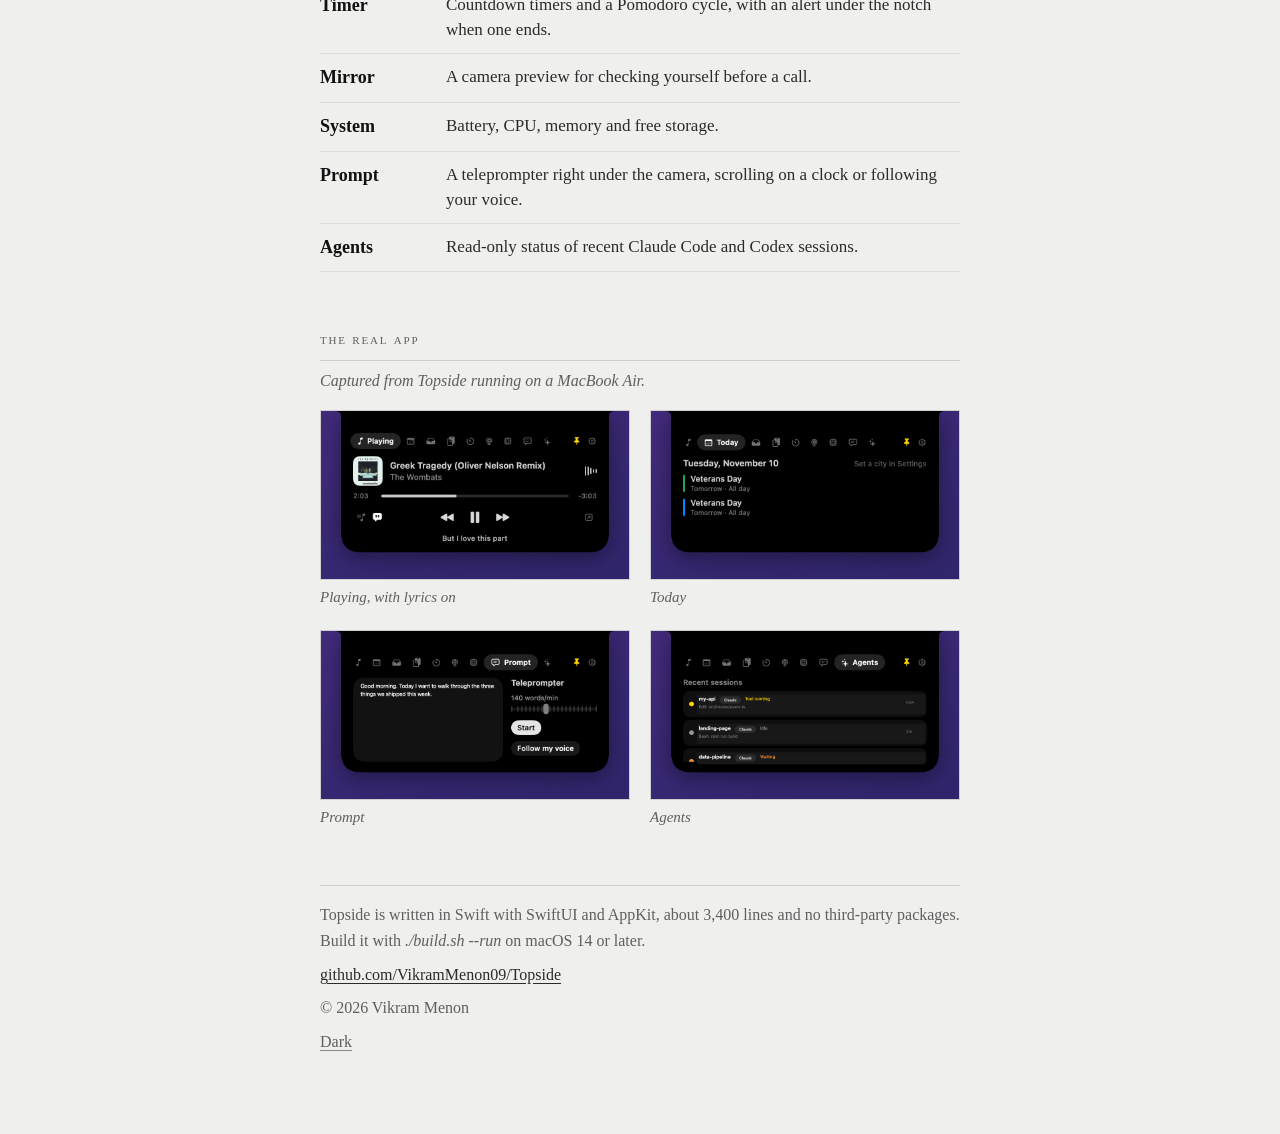
==== commit b2cf8c67: "Restore the notch mock, restyle info portions only, default light theme Co-Authored-By: Claude Sonne" ====
--- a/web/index.html
+++ b/web/index.html
@@ -5,7 +5,8 @@
 <meta name="viewport" content="width=device-width, initial-scale=1, viewport-fit=cover">
 <title>Topside: web demo</title>
 <meta name="description" content="An interactive web demo of Topside, a macOS app that turns the MacBook notch into a drop-down panel: now playing, calendar, file tray, clipboard, timers, mirror, system stats, teleprompter and agents.">
-<meta name="theme-color" content="#111111">
+<meta name="theme-color" content="#efefed">
+<script>try { if (localStorage.getItem("topside-theme") === "dark") document.documentElement.setAttribute("data-theme", "dark"); } catch (e) {}</script>
 <link rel="icon" type="image/svg+xml" href="favicon.svg">
 <link rel="canonical" href="https://topside-brown.vercel.app/">
 <meta property="og:type" content="website">
@@ -16,7 +17,7 @@
 <meta property="og:image" content="https://topside-brown.vercel.app/og.png">
 <meta property="og:image:width" content="1200">
 <meta property="og:image:height" content="630">
-<meta property="og:image:alt" content="Topside in black and grey: a panel open under the notch, with the title Topside and the line, the MacBook notch as a drop-down panel">
+<meta property="og:image:alt" content="Topside on a light grey card, with the title Topside and the line, the MacBook notch as a drop-down panel">
 <meta name="twitter:card" content="summary_large_image">
 <meta name="twitter:title" content="Topside: the MacBook notch as a drop-down panel">
 <meta name="twitter:description" content="Music, calendar, file tray, clipboard history, timers, mirror, system stats, teleprompter and agent status, under the notch.">
@@ -173,11 +174,31 @@
     <p>Topside is written in Swift with SwiftUI and AppKit, about 3,400 lines and no third-party packages. Build it with <code>./build.sh --run</code> on macOS 14 or later.</p>
     <p><a href="https://github.com/VikramMenon09/Topside">github.com/VikramMenon09/Topside</a></p>
     <p>&copy; <span id="year">2026</span> Vikram Menon</p>
+    <p><button type="button" class="theme" id="themeToggle">Dark</button></p>
   </footer>
 </main>
 
 <input type="file" id="filePick" multiple hidden>
 <script>document.getElementById("year").textContent = new Date().getFullYear();</script>
+<script>
+(function () {
+  var root = document.documentElement, btn = document.getElementById("themeToggle");
+  var meta = document.querySelector('meta[name="theme-color"]');
+  function sync() {
+    var dark = root.getAttribute("data-theme") === "dark";
+    btn.textContent = dark ? "Light" : "Dark";
+    btn.setAttribute("aria-label", dark ? "Switch to light mode" : "Switch to dark mode");
+    if (meta) meta.setAttribute("content", dark ? "#0d0d0d" : "#efefed");
+  }
+  btn.addEventListener("click", function () {
+    var dark = root.getAttribute("data-theme") !== "dark";
+    if (dark) root.setAttribute("data-theme", "dark"); else root.removeAttribute("data-theme");
+    try { localStorage.setItem("topside-theme", dark ? "dark" : "light"); } catch (e) {}
+    sync();
+  });
+  sync();
+})();
+</script>
 <script src="app.js"></script>
 </body>
 </html>
--- a/web/style.css
+++ b/web/style.css
@@ -13,22 +13,42 @@
   --ear: 9px;
   --spring: cubic-bezier(.32, 1.22, .52, 1);
   --spring-t: .42s;
-  --accent: #b5b5b5;
-  --green: #d2d2d2;
-  --blue: #9c9c9c;
-  --purple: #7e7e7e;
-  --red: #c4c4c4;
-  --orange: #bdbdbd;
-  --yellow: #e2e2e2;
-  --gray: #6a6a6a;
+  --accent: #0a84ff;
+  --green: #30d158;
+  --blue: #0a84ff;
+  --purple: #bf5af2;
+  --red: #ff453a;
+  --orange: #ff9f0a;
+  --yellow: #ffd60a;
+  --gray: #8e8e93;
   --w75: rgba(255,255,255,.75);
   --w55: rgba(255,255,255,.55);
   --w45: rgba(255,255,255,.45);
   --w40: rgba(255,255,255,.4);
   --w35: rgba(255,255,255,.35);
-  --font: "Times New Roman", Times, serif;
-  --rounded: "Times New Roman", Times, serif;
+  --font: -apple-system, BlinkMacSystemFont, "SF Pro Text", "Segoe UI", Inter, Roboto, system-ui, sans-serif;
+  --rounded: ui-rounded, "SF Pro Rounded", -apple-system, BlinkMacSystemFont, system-ui, sans-serif;
   color-scheme: dark;
+}
+
+/* Info-portion theme. Light is the default; the notch mock ignores these. */
+:root {
+  --bg: #efefed;
+  --ink: #111111;
+  --text: #2b2b2b;
+  --muted: #5f5f5f;
+  --rule: #cfcfcf;
+  --rule-soft: #dcdcda;
+  --link-line: #8a8a8a;
+}
+:root[data-theme="dark"] {
+  --bg: #0d0d0d;
+  --ink: #e6e6e6;
+  --text: #cfcfcf;
+  --muted: #8a8a8a;
+  --rule: #2a2a2a;
+  --rule-soft: #1c1c1c;
+  --link-line: #6a6a6a;
 }
 
 * { box-sizing: border-box; }
@@ -37,9 +57,8 @@
 body {
   min-height: 100vh;
   font-family: var(--font);
-  color: #cfcfcf;
-  background: #0d0d0d;
-  font-size: 18px;
+  color: #fff;
+  background: var(--bg);
   -webkit-font-smoothing: antialiased;
   overflow-x: hidden;
 }
@@ -57,13 +76,13 @@
   display: flex; align-items: center; justify-content: space-between;
   padding: 0 14px;
   font-size: 13px; letter-spacing: -.01em;
-  background: #1a1a1a;
+  background: #1c1445;
   user-select: none;
 }
 .mb-left, .mb-right { display: flex; align-items: center; gap: 18px; white-space: nowrap; }
 .mb-left span, .mb-left b { opacity: .92; }
 .mb-left b { font-weight: 700; }
-.mb-logo { width: 14px; height: 14px; border-radius: 0; background: #cfcfcf; opacity: .9 !important; }
+.mb-logo { width: 14px; height: 14px; border-radius: 4px; background: #fff; opacity: .9 !important; }
 .mb-right { gap: 14px; }
 .mb-ic { opacity: .9; stroke-width: 2; }
 .mb-clock { font-variant-numeric: tabular-nums; }
@@ -104,10 +123,10 @@
 .clip {
   position: absolute; inset: 0; overflow: hidden;
   border-radius: inherit; background: #000;
-  box-shadow: 0 0 0 1px rgba(42,42,42,0);
+  box-shadow: 0 8px 32px rgba(0,0,0,0);
   transition: box-shadow var(--spring-t) ease;
 }
-.notch.open .clip { box-shadow: 0 0 0 1px #2a2a2a; }
+.notch.open .clip { box-shadow: 0 8px 32px rgba(0,0,0,.4); }
 .clip::after {
   content: ""; position: absolute; inset: 0; border-radius: inherit; pointer-events: none;
   box-shadow: inset 0 0 0 2px var(--accent); opacity: 0; transition: opacity .15s;
@@ -117,11 +136,13 @@
 /* Optional rainbow glow, from Settings › Glow. */
 .glow {
   position: absolute; inset: -3px calc(-1 * var(--ear) - 3px) -4px; z-index: -1; border-radius: 0 0 34px 34px;
-  background: #6a6a6a;
+  background: conic-gradient(from var(--a, 0deg), #af52de, #0a84ff, #64d2ff, #ff375f, #ff9f0a, #af52de);
   filter: blur(8px); opacity: 0; transition: opacity .3s;
-  pointer-events: none;
+  animation: spin 6s linear infinite; pointer-events: none;
 }
 .notch.glowing .glow { opacity: 1; }
+@property --a { syntax: "<angle>"; inherits: false; initial-value: 0deg; }
+@keyframes spin { to { --a: 360deg; } }
 
 .closed-view {
   position: absolute; inset: 0; width: 100%;
@@ -151,7 +172,7 @@
 .notch.open .open-view { opacity: 1; transform: translateX(-50%) scale(1); pointer-events: auto; }
 
 .caption {
-  margin: 10px 0 0; font-size: 11px; color: #8a8a8a;
+  margin: 10px 0 0; font-size: 11px; color: rgba(255,255,255,.62);
   opacity: 0; transform: translateY(-6px); transition: opacity .25s, transform .3s;
   pointer-events: none; white-space: nowrap;
 }
@@ -201,8 +222,8 @@
   background: rgba(255,255,255,.1); color: #fff; white-space: nowrap; transition: background-color .12s;
 }
 .pill:hover { background: rgba(255,255,255,.16); }
-.pill.active { background: #cfcfcf; color: #000; }
-.pill.active:hover { background: #e0e0e0; }
+.pill.active { background: rgba(255,255,255,.9); color: #000; }
+.pill.active:hover { background: #fff; }
 .bordered {
   font-size: 11px; padding: 3px 10px; border-radius: 6px;
   background: rgba(255,255,255,.12); box-shadow: inset 0 0 0 .5px rgba(255,255,255,.18);
@@ -219,7 +240,7 @@
 }
 .search input { flex: 1; min-width: 0; background: none; border: 0; outline: none; color: #fff; font-size: 11.5px; padding: 0; }
 .search input::placeholder { color: var(--w40); }
-.search:focus-within { box-shadow: 0 0 0 1.5px rgba(181,181,181,.6); }
+.search:focus-within { box-shadow: 0 0 0 1.5px rgba(10,132,255,.6); }
 .scroller { overflow-y: auto; scrollbar-width: none; overscroll-behavior: contain; }
 .scroller::-webkit-scrollbar { display: none; }
 .fade { -webkit-mask-image: linear-gradient(#000 86%, transparent); mask-image: linear-gradient(#000 86%, transparent); }
@@ -306,7 +327,7 @@
   border: 1px dashed rgba(255,255,255,.25);
   transition: background-color .15s;
 }
-.airdrop.target { background-color: rgba(255,255,255,.12); border-color: var(--accent); }
+.airdrop.target { background-color: rgba(10,132,255,.2); border-color: var(--accent); }
 .airdrop:hover { background-color: rgba(255,255,255,.04); }
 .airdrop .a1 { font-size: 11px; font-weight: 600; }
 .airdrop .a2 { font-size: 10px; color: var(--w45); }
@@ -316,7 +337,7 @@
 .tray-h .grow { flex: 1; }
 .tray-empty { flex: 1; display: flex; flex-direction: column; align-items: center; justify-content: center; gap: 5px; font-size: 12px; color: var(--w45); }
 .tray-empty .ic { color: var(--w35); }
-.linkish { font-size: 10.5px; color: #b5b5b5; text-decoration: underline; text-underline-offset: 2px; }
+.linkish { font-size: 10.5px; color: rgba(100,170,255,.95); text-decoration: underline; text-underline-offset: 2px; }
 .tray-items { flex: 1; display: flex; gap: 8px; overflow-x: auto; min-height: 0; scrollbar-width: none; }
 .tray-items::-webkit-scrollbar { display: none; }
 .titem {
@@ -328,8 +349,8 @@
 .titem:hover { background: rgba(255,255,255,.14); }
 .titem .thumb { width: 36px; height: 36px; display: grid; place-items: center; position: relative; }
 .titem .thumb img { width: 36px; height: 36px; object-fit: cover; border-radius: 5px; }
-.doc { width: 30px; height: 36px; position: relative; background: #cfcfcf; border-radius: 3px 9px 3px 3px; display: flex; align-items: flex-end; justify-content: center; padding-bottom: 4px; }
-.doc::before { content: ""; position: absolute; top: 0; right: 0; width: 9px; height: 9px; background: #8a8a8a; border-radius: 0 0 0 3px; }
+.doc { width: 30px; height: 36px; position: relative; background: #f2f2f7; border-radius: 3px 9px 3px 3px; display: flex; align-items: flex-end; justify-content: center; padding-bottom: 4px; }
+.doc::before { content: ""; position: absolute; top: 0; right: 0; width: 9px; height: 9px; background: #c7c7cc; border-radius: 0 0 0 3px; }
 .doc b { font-size: 7px; font-weight: 800; color: #fff; padding: 1px 3px; border-radius: 2px; text-transform: uppercase; max-width: 28px; overflow: hidden; }
 .titem .nm { font-size: 10px; line-height: 1.2; text-align: center; width: 66px; overflow: hidden; display: -webkit-box; -webkit-line-clamp: 2; -webkit-box-orient: vertical; word-break: break-all; }
 .titem .rm { position: absolute; top: 4px; right: 4px; color: rgba(255,255,255,.8); opacity: 0; transition: opacity .12s; }
@@ -376,7 +397,7 @@
 .mirror .ph-ic { color: var(--w40); }
 .mirror .msg { font-size: 12px; color: var(--w55); max-width: 300px; }
 .mirror .msg small { display: block; font-size: 10px; color: var(--w40); margin-top: 3px; }
-.mirror video { width: 210px; height: 100%; border-radius: 18px; object-fit: cover; transform: scaleX(-1); background: #111; filter: grayscale(1); }
+.mirror video { width: 210px; height: 100%; border-radius: 18px; object-fit: cover; transform: scaleX(-1); background: #111; }
 .mirror .live { position: relative; height: 100%; display: flex; align-items: flex-start; }
 .mirror .off { position: absolute; top: 6px; right: 6px; }
 
@@ -403,10 +424,10 @@
 .p-wpm span { font-size: 10px; color: rgba(255,255,255,.6); font-variant-numeric: tabular-nums; }
 input[type=range] { -webkit-appearance: none; appearance: none; width: 100%; height: 14px; background: none; margin: 0; cursor: pointer; }
 input[type=range]::-webkit-slider-runnable-track { height: 3px; border-radius: 2px; background: linear-gradient(to right, var(--accent) var(--p, 40%), rgba(255,255,255,.2) var(--p, 40%)); }
-input[type=range]::-webkit-slider-thumb { -webkit-appearance: none; width: 12px; height: 12px; border-radius: 50%; background: #cfcfcf; margin-top: -4.5px; box-shadow: 0 1px 2px rgba(0,0,0,.5); }
+input[type=range]::-webkit-slider-thumb { -webkit-appearance: none; width: 12px; height: 12px; border-radius: 50%; background: #e5e5ea; margin-top: -4.5px; box-shadow: 0 1px 2px rgba(0,0,0,.5); }
 input[type=range]::-moz-range-track { height: 3px; border-radius: 2px; background: rgba(255,255,255,.2); }
 input[type=range]::-moz-range-progress { height: 3px; border-radius: 2px; background: var(--accent); }
-input[type=range]::-moz-range-thumb { width: 12px; height: 12px; border: 0; border-radius: 50%; background: #cfcfcf; }
+input[type=range]::-moz-range-thumb { width: 12px; height: 12px; border: 0; border-radius: 50%; background: #e5e5ea; }
 .prun { flex-direction: column; gap: 4px; }
 .plines { flex: 1; overflow: hidden; text-align: center; min-height: 0; }
 .pline { font-size: 18px; font-weight: 600; line-height: 1.22; margin-bottom: 5px; }
@@ -446,47 +467,53 @@
 .set-row .grow { flex: 1; }
 .set-row small { display: block; font-size: 10px; color: var(--w45); }
 .switch { width: 30px; height: 18px; border-radius: 9px; background: rgba(255,255,255,.2); position: relative; transition: background-color .2s; flex: none; }
-.switch::after { content: ""; position: absolute; top: 2px; left: 2px; width: 14px; height: 14px; border-radius: 50%; background: #e0e0e0; transition: transform .2s var(--spring); box-shadow: 0 1px 2px rgba(0,0,0,.4); }
-.switch.on { background: #8a8a8a; }
+.switch::after { content: ""; position: absolute; top: 2px; left: 2px; width: 14px; height: 14px; border-radius: 50%; background: #fff; transition: transform .2s var(--spring); box-shadow: 0 1px 2px rgba(0,0,0,.4); }
+.switch.on { background: var(--green); }
 .switch.on::after { transform: translateX(12px); }
 .set-note { font-size: 10px; color: var(--w40); }
 
 /* ---------- Page ---------- */
 
-.page { max-width: 680px; margin: 0 auto; padding: calc(var(--s) * 262px + 40px) 20px 72px; line-height: 1.55; }
-.hero h1 { font-size: clamp(48px, 9vw, 72px); line-height: 1.02; letter-spacing: -.01em; margin: 8px 0 18px; font-weight: 400; color: #e6e6e6; }
-.hint { margin: 0; font-size: 15px; font-style: italic; color: #8a8a8a; transition: opacity .3s; }
+.page { font-family: "Times New Roman", Times, serif; font-size: 18px; color: var(--text); max-width: 680px; margin: 0 auto; padding: calc(var(--s) * 262px + 40px) 20px 72px; line-height: 1.55; }
+.hero h1 { font-size: clamp(48px, 9vw, 72px); line-height: 1.02; letter-spacing: -.01em; margin: 8px 0 18px; font-weight: 400; color: var(--ink); }
+.hint { margin: 0; font-size: 15px; font-style: italic; color: var(--muted); transition: opacity .3s; }
 .hint .ic { display: inline; vertical-align: -2px; margin-right: 2px; }
 .hint.done { opacity: 0; }
-.lede { font-size: 20px; line-height: 1.5; color: #cfcfcf; margin: 0 0 20px; }
-.note { font-size: 17px; line-height: 1.55; color: #9a9a9a; margin: 0; padding: 16px 0; border-top: 1px solid #2a2a2a; border-bottom: 1px solid #2a2a2a; }
-.note strong { color: #cfcfcf; font-weight: 700; }
+.lede { font-size: 20px; line-height: 1.5; color: var(--text); margin: 0 0 20px; }
+.note { font-size: 17px; line-height: 1.55; color: var(--text); margin: 0; padding: 16px 0; border-top: 1px solid var(--rule); border-bottom: 1px solid var(--rule); }
+.note strong { color: var(--text); font-weight: 700; }
 .links { display: flex; flex-wrap: wrap; gap: 6px 28px; margin-top: 20px; }
-.btn { display: inline; font-size: 18px; color: #e6e6e6; text-decoration: underline; text-underline-offset: 4px; text-decoration-thickness: 1px; text-decoration-color: #6a6a6a; }
+.btn { display: inline; font-size: 18px; color: var(--ink); text-decoration: underline; text-underline-offset: 4px; text-decoration-thickness: 1px; text-decoration-color: var(--link-line); }
 .btn .ic { display: none; }
-.btn:hover { text-decoration-color: #e6e6e6; }
+.btn:hover { text-decoration-color: var(--ink); }
 section { margin-top: 56px; }
-section h2 { font-size: 15px; font-weight: 400; font-variant: small-caps; text-transform: lowercase; letter-spacing: .12em; color: #8a8a8a; margin: 0 0 14px; padding-bottom: 8px; border-bottom: 1px solid #2a2a2a; }
+section h2 { font-size: 15px; font-weight: 400; font-variant: small-caps; text-transform: lowercase; letter-spacing: .12em; color: var(--muted); margin: 0 0 14px; padding-bottom: 8px; border-bottom: 1px solid var(--rule); }
 .chips { list-style: none; margin: 0; padding: 0; }
-.chips li { padding: 7px 0; border-bottom: 1px solid #1c1c1c; }
-.chip { font-size: 18px; padding: 0; color: #cfcfcf; text-align: left; text-decoration: underline; text-underline-offset: 4px; text-decoration-thickness: 1px; text-decoration-color: #4a4a4a; }
-.chip:hover { color: #fff; text-decoration-color: #cfcfcf; }
+.chips li { padding: 7px 0; border-bottom: 1px solid var(--rule-soft); }
+.chip { font-size: 18px; padding: 0; color: var(--text); text-align: left; text-decoration: underline; text-underline-offset: 4px; text-decoration-thickness: 1px; text-decoration-color: var(--link-line); }
+.chip:hover { color: var(--ink); text-decoration-color: var(--text); }
 .chip code, .foot code, code { font-family: "Times New Roman", Times, serif; font-style: italic; font-size: 1em; }
-.kbd-note { font-size: 16px; color: #8a8a8a; margin: 16px 0 0; }
-kbd { font-family: var(--font); font-size: .9em; padding: 0 5px; border: 1px solid #3a3a3a; border-radius: 0; color: #cfcfcf; }
+.kbd-note { font-size: 16px; color: var(--muted); margin: 16px 0 0; }
+kbd { font-family: "Times New Roman", Times, serif; font-size: .9em; padding: 0 5px; border: 1px solid var(--rule); border-radius: 0; color: var(--text); }
 .sections { margin: 0; }
-.sections div { padding: 10px 0; border-bottom: 1px solid #1c1c1c; display: grid; grid-template-columns: 110px 1fr; gap: 16px; }
-.sections dt { font-weight: 700; font-size: 18px; color: #e6e6e6; }
-.sections dd { margin: 0; font-size: 17px; line-height: 1.5; color: #9a9a9a; }
-.shots .sub { margin: -6px 0 16px; font-size: 16px; font-style: italic; color: #8a8a8a; }
+.sections div { padding: 10px 0; border-bottom: 1px solid var(--rule-soft); display: grid; grid-template-columns: 110px 1fr; gap: 16px; }
+.sections dt { font-weight: 700; font-size: 18px; color: var(--ink); }
+.sections dd { margin: 0; font-size: 17px; line-height: 1.5; color: var(--text); }
+.shots .sub { margin: -6px 0 16px; font-size: 16px; font-style: italic; color: var(--muted); }
 .grid { display: grid; grid-template-columns: 1fr 1fr; gap: 20px; }
 .grid figure { margin: 0; }
-.grid img { width: 100%; height: auto; display: block; border-radius: 0; filter: grayscale(1); border: 1px solid #2a2a2a; }
-.grid figcaption { font-size: 15px; font-style: italic; color: #8a8a8a; margin-top: 6px; }
-.foot { margin-top: 56px; padding-top: 16px; border-top: 1px solid #2a2a2a; font-size: 16px; color: #8a8a8a; line-height: 1.6; }
-.foot a { color: #cfcfcf; text-underline-offset: 3px; }
+.grid img { width: 100%; height: auto; display: block; border-radius: 0; border: 1px solid var(--rule); }
+.grid figcaption { font-size: 15px; font-style: italic; color: var(--muted); margin-top: 6px; }
+.foot { margin-top: 56px; padding-top: 16px; border-top: 1px solid var(--rule); font-size: 16px; color: var(--muted); line-height: 1.6; }
+.foot a { color: var(--text); text-underline-offset: 3px; }
 .foot p { margin: 0 0 8px; }
-a { color: #cfcfcf; }
+a { color: var(--text); }
+.foot .theme { font-size: inherit; color: var(--muted); text-decoration: underline; text-underline-offset: 3px; text-decoration-thickness: 1px; text-decoration-color: var(--link-line); }
+.foot .theme:hover { color: var(--ink); }
+/* The caption sits on the page, so it follows the theme. */
+.caption { color: var(--muted); }
+.caption > span { color: var(--ink) !important; }
+
 
 @media (max-width: 600px) {
   .mb-more { display: none; }
@@ -501,6 +528,7 @@
 }
 @media (prefers-reduced-motion: reduce) {
   :root { --spring: ease; --spring-t: .2s; }
+  .glow { animation: none; }
   .tab, .settings, .titem { animation: none; }
   .notch, .notch.has-toast, .ear, .open-view, .tabbtn, .tabbtn .lbl, .caption { transition-duration: .01ms; transition-delay: 0s; }
 }
